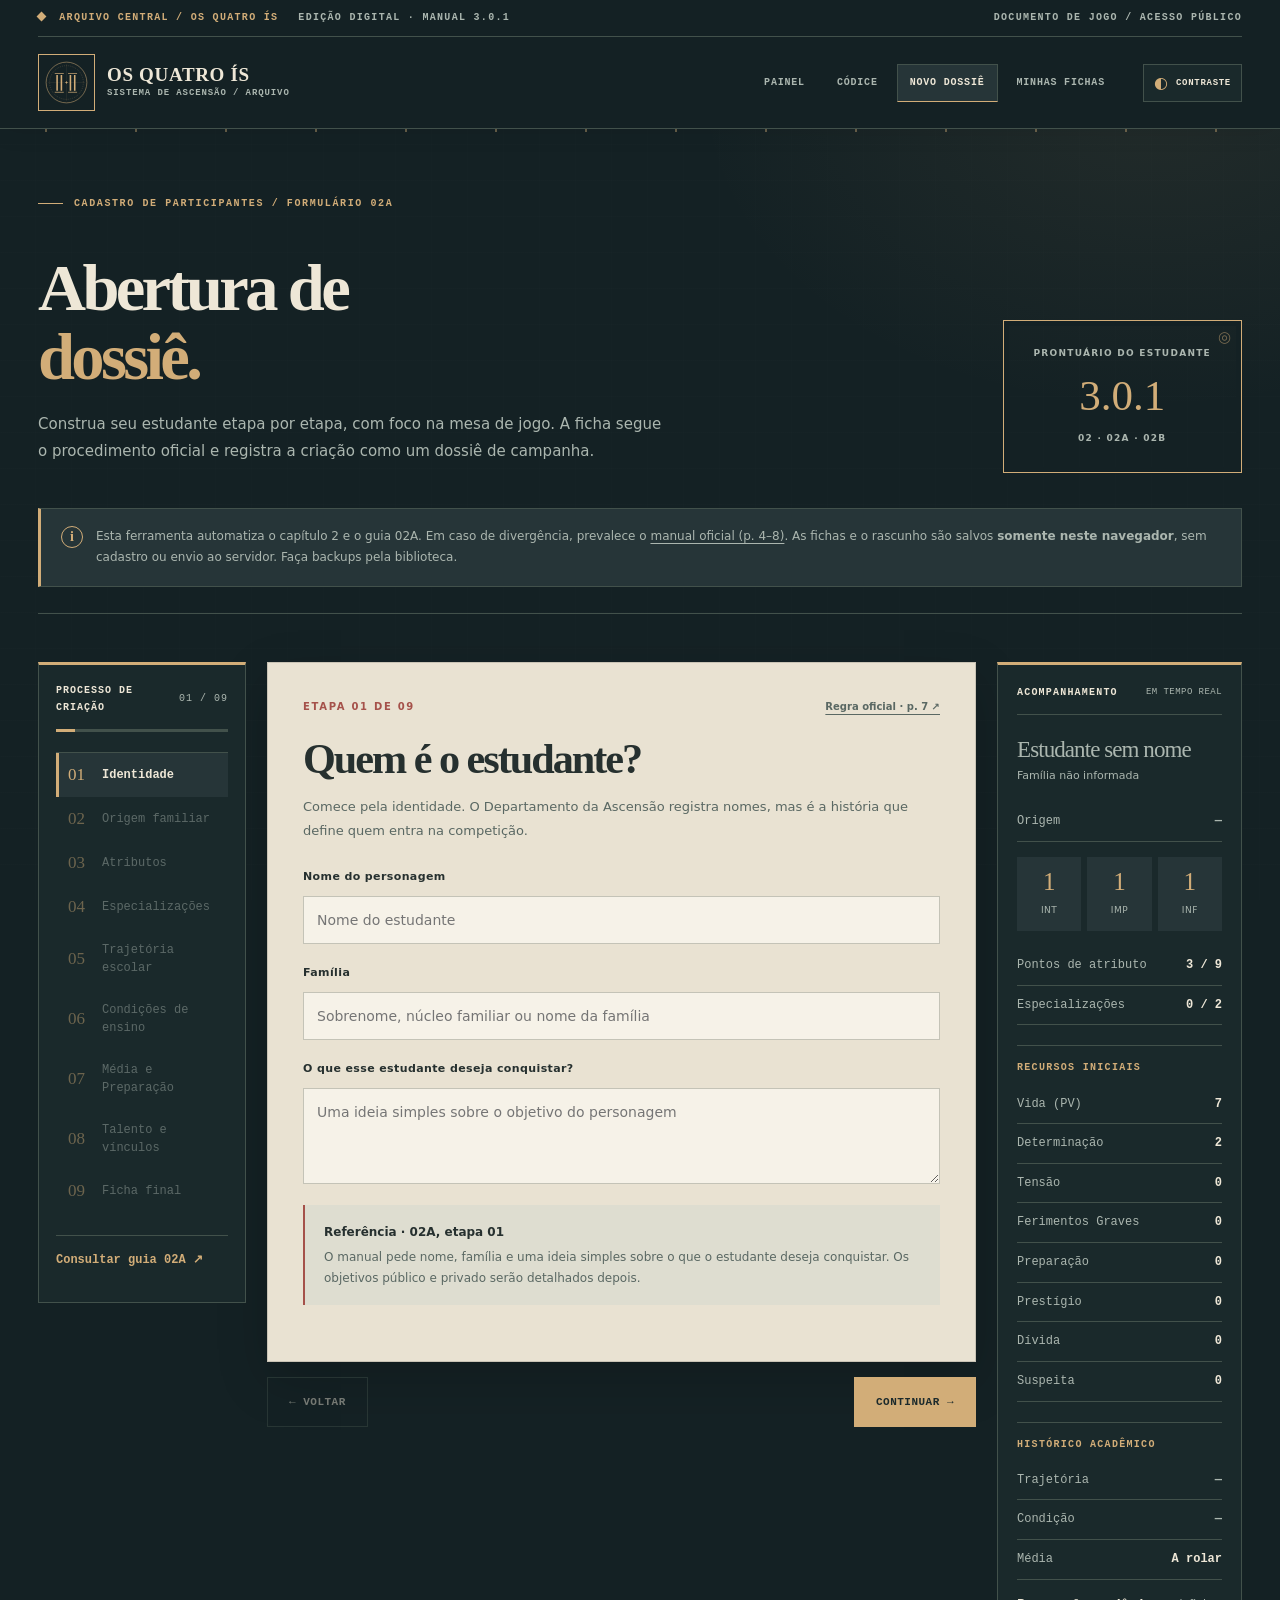
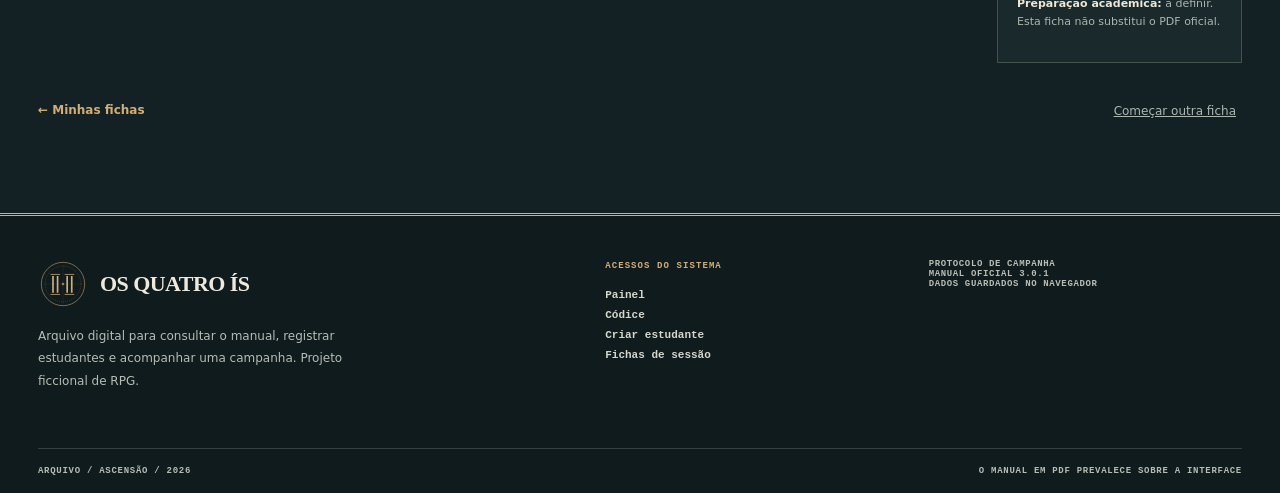
==== personagem.html @ ba6f3d82 "Redesign completo v2.1 — Arquivo da Ascensão: identidade institucional, códice e dossiês" ====
<!doctype html>
<html lang="pt-BR">
<head>
  <meta charset="utf-8">
  <meta name="viewport" content="width=device-width, initial-scale=1">
  <meta name="theme-color" content="#142023">
  <meta name="description" content="Crie uma ficha de estudante de Os Quatro Ís seguindo o Manual do Participante 3.0.1, capítulos 02, 02A e 02B.">
  <meta property="og:title" content="Ficha de personagem — Os Quatro Ís">
  <title>Criar personagem | Os Quatro Ís</title>
  <link rel="icon" type="image/svg+xml" href="assets/favicon.svg?v=2.1">
  <link rel="stylesheet" href="styles.css?v=1.9">
  <link rel="stylesheet" href="personagem.css?v=2.0">
  <script src="fichas-store.js?v=2.2" defer></script><script src="personagem.js?v=1.8" defer></script>
  <link rel="stylesheet" href="arquivo-ascensao.css?v=2.1">
  <script>try{document.documentElement.dataset.theme=localStorage.getItem("quatrois-theme")==="light"?"light":"dark";}catch(_){document.documentElement.dataset.theme="dark";}</script>
  <script src="archive-theme.js?v=2.1" defer></script>
</head>
<body>
  <a class="skip-link" href="#criador">Pular para a criação de personagens</a>
  <div class="site-frame archive-frame">
    <header class="site-header archive-header">
      <div class="topline container"><span><span class="utility-dot"></span> ARQUIVO CENTRAL / OS QUATRO ÍS</span><span class="topline-edition">EDIÇÃO DIGITAL · MANUAL 3.0.1</span><span class="header-clearance">DOCUMENTO DE JOGO / ACESSO PÚBLICO</span></div>
      <div class="navline container"><a class="brand" href="index.html#inicio" aria-label="Os Quatro Ís — painel inicial"><span class="brand-mark"><svg viewBox="0 0 120 120" xmlns="http://www.w3.org/2000/svg" aria-hidden="true" focusable="false"><circle cx="60" cy="60" r="52" fill="none" stroke="currentColor" stroke-width="1.3"/><circle cx="60" cy="60" r="43" fill="none" stroke="currentColor" stroke-width=".6" stroke-dasharray="2 3"/><path d="M60 13v94M13 60h94" stroke="currentColor" opacity=".28" stroke-width=".7"/><path d="M36 43v36M47 43v36M70 43v36M81 43v36" stroke="currentColor" stroke-width="4" stroke-linecap="square"/><path d="M30 37h23M30 85h23M64 37h23M64 85h23" stroke="currentColor" stroke-width="1.8"/><path d="M57 60h6M60 57v6" stroke="currentColor" stroke-width="2"/></svg></span><span class="brand-type"><strong>OS QUATRO ÍS</strong><small>SISTEMA DE ASCENSÃO / ARQUIVO</small></span></a>
      <nav class="main-nav" aria-label="Navegação principal"><a href="index.html#inicio">Painel</a><a href="index.html#regras">Códice</a><a href="personagem.html" class="active" aria-current="page">Novo dossiê</a><a href="personagens.html">Minhas fichas</a></nav>
      <button class="theme-button archive-toggle" type="button" id="theme-toggle" title="Alternar contraste" aria-label="Alternar tema"><span aria-hidden="true">◐</span><span class="theme-text">Contraste</span></button><button type="button" class="archive-menu-button" id="archive-menu-toggle" aria-expanded="false" aria-controls="archive-mobile-menu" aria-label="Abrir navegação">☰ <span>MENU</span></button></div>
      
    <nav id="archive-mobile-menu" class="archive-mobile-menu container" aria-label="Navegação móvel" hidden><a href="index.html#inicio">Painel</a><a href="index.html#regras">Códice</a><a href="personagem.html">Novo dossiê</a><a href="personagens.html">Minhas fichas</a></nav></header>
    <main id="criador" class="container character-main">
      <div class="character-header">
        <span class="eyebrow">CADASTRO DE PARTICIPANTES / FORMULÁRIO 02A</span>
        <div class="character-title-line"><div><h1>Abertura de<br><em>dossiê.</em></h1><p>Construa seu estudante etapa por etapa, com foco na mesa de jogo. A ficha segue o procedimento oficial e registra a criação como um dossiê de campanha.</p></div><div class="edition-stamp"><span>PRONTUÁRIO DO ESTUDANTE</span><strong>3.0.1</strong><small>02 · 02A · 02B</small></div></div>
        <div class="character-disclaimer"><span class="disclaimer-icon" aria-hidden="true">i</span><p>Esta ferramenta automatiza o capítulo 2 e o guia 02A. Em caso de divergência, prevalece o <a href="assets/Os_Quatro_Is_Livro_de_Regras_v3_0_1_Sumario_Corrigido.pdf#page=4" target="_blank" rel="noopener">manual oficial (p. 4–8)</a>. As fichas e o rascunho são salvos <strong>somente neste navegador</strong>, sem cadastro ou envio ao servidor. Faça backups pela biblioteca.</p></div>
      </div>
      <div class="creation-layout">
        <aside class="creation-sidebar" aria-label="Etapas da criação">
          <div class="creation-sidebar-top"><strong>PROCESSO DE CRIAÇÃO</strong><span id="step-counter">01 / 09</span></div>
          <div class="step-meter" aria-hidden="true"><span id="step-meter-fill"></span></div>
          <nav id="step-nav" class="step-nav" aria-label="Etapas de personagem"></nav>
          <a href="assets/Os_Quatro_Is_Livro_de_Regras_v3_0_1_Sumario_Corrigido.pdf#page=7" target="_blank" rel="noopener" class="aside-reference">Consultar guia 02A ↗</a>
        </aside>
        <section class="creation-work" aria-label="Formulário de criação">
          <div class="step-stage" id="step-stage" aria-live="off"></div>
          <div class="creation-actions" id="creation-actions"></div>
        </section>
        <aside class="creation-summary" aria-label="Resumo da ficha">
          <div class="summary-header"><span>ACOMPANHAMENTO</span><small>EM TEMPO REAL</small></div>
          <div id="character-summary"></div>
        </aside>
      </div>
      <div class="creation-bottom"><a href="personagens.html">← Minhas fichas</a><button type="button" class="subtle-reset" id="reset-character">Começar outra ficha</button></div>
    </main>
    <footer class="site-footer archive-footer"><div class="container footer-main"><div><span class="footer-brand"><svg viewBox="0 0 120 120" xmlns="http://www.w3.org/2000/svg" aria-hidden="true" focusable="false"><circle cx="60" cy="60" r="52" fill="none" stroke="currentColor" stroke-width="1.3"/><circle cx="60" cy="60" r="43" fill="none" stroke="currentColor" stroke-width=".6" stroke-dasharray="2 3"/><path d="M60 13v94M13 60h94" stroke="currentColor" opacity=".28" stroke-width=".7"/><path d="M36 43v36M47 43v36M70 43v36M81 43v36" stroke="currentColor" stroke-width="4" stroke-linecap="square"/><path d="M30 37h23M30 85h23M64 37h23M64 85h23" stroke="currentColor" stroke-width="1.8"/><path d="M57 60h6M60 57v6" stroke="currentColor" stroke-width="2"/></svg><span>OS QUATRO ÍS</span></span><p>Arquivo digital para consultar o manual, registrar estudantes e acompanhar uma campanha. Projeto ficcional de RPG.</p></div><div class="footer-links"><span class="footer-label">ACESSOS DO SISTEMA</span><a href="index.html#inicio">Painel</a><a href="index.html#regras">Códice</a><a href="personagem.html">Criar estudante</a><a href="personagens.html">Fichas de sessão</a></div><div class="footer-meta">PROTOCOLO DE CAMPANHA<br>MANUAL OFICIAL 3.0.1<br>DADOS GUARDADOS NO NAVEGADOR</div></div><div class="container footer-bottom"><span>ARQUIVO / ASCENSÃO / 2026</span><span>O MANUAL EM PDF PREVALECE SOBRE A INTERFACE</span></div></footer>
  </div>
  <div class="character-print" id="character-print" aria-hidden="true"></div>
  <div class="toast" id="toast" role="status" aria-live="polite"></div>
</body>
</html>
---- styles.css ----
/* OS QUATRO ÍS — editorial, minimalista, sem dependências */
:root { --paper:#f6f4ef; --surface:#fdfcf9; --ink:#222d30; --muted:#747b79; --line:#dcded8; --accent:#8e6c43; --accent-2:#c8ad82; --dark:#1c282a; --dark-text:#f4efe5; --soft:#eeeae1; --shadow:0 22px 65px rgba(34,45,48,.07); color-scheme:light; }
:root[data-theme="dark"] { --paper:#1b2325; --surface:#222d2f; --ink:#f3efe4; --muted:#b5b7b1; --line:#3a4545; --accent:#d9bc8c; --accent-2:#9b7a4e; --dark:#11191b; --dark-text:#f8f3e8; --soft:#293537; --shadow:0 22px 65px rgba(0,0,0,.16); color-scheme:dark; }
*, *::before, *::after { box-sizing:border-box; }
html { scroll-behavior:auto; overflow-anchor:none; }
body { margin:0; background:var(--paper); color:var(--ink); font-family:ui-sans-serif,-apple-system,BlinkMacSystemFont,"Segoe UI",sans-serif; font-size:15px; line-height:1.65; -webkit-font-smoothing:antialiased; }
button,input { font:inherit; }
a { color:inherit; text-decoration:none; }
a:focus-visible, button:focus-visible, input:focus-visible { outline:2px solid var(--accent); outline-offset:4px; }
button { cursor:pointer; }
::selection { background:var(--accent-2); color:#172224; }
.container { max-width:1240px; width:calc(100% - 80px); margin:0 auto; }
.skip-link { position:absolute; top:-100px; left:20px; z-index:30; padding:9px 15px; background:var(--ink); color:var(--paper); }
.skip-link:focus { top:10px; }
.site-header { border-bottom:1px solid var(--line); position:relative; z-index:10; background:var(--paper); }
.topline { display:flex; justify-content:space-between; border-bottom:1px solid var(--line); padding:12px 0 11px; color:var(--muted); font-size:10px; font-weight:700; letter-spacing:.19em; }
.star { color:var(--accent); font-size:13px; margin:0 8px; }
.navline { min-height:91px; display:flex; align-items:center; gap:32px; }
.brand { display:flex; align-items:center; gap:16px; margin-right:auto; }
.brand-mark { width:47px; height:47px; background:var(--ink); color:var(--paper); display:flex; align-items:center; justify-content:center; font-size:35px; line-height:1; position:relative; font-family:Georgia,serif; padding-top:3px; }
.brand-mark-dot { color:var(--accent-2); position:absolute; font:700 16px sans-serif; right:2px; bottom:1px; }
.brand-type { display:grid; gap:1px; }
.brand-type strong { font-family:Georgia,"Times New Roman",serif; font-size:17px; line-height:1.2; letter-spacing:.025em; font-weight:700; }
.brand-type small { font-size:9px; font-weight:700; color:var(--muted); letter-spacing:.23em; }
.main-nav { display:flex; align-items:center; gap:33px; }
.main-nav a { padding:9px 0; font-size:12px; font-weight:700; color:var(--muted); border-bottom:1px solid transparent; transition:color .2s,border .2s; }
.main-nav a:hover, .main-nav a.active { color:var(--ink); border-bottom-color:var(--accent); }
.theme-button { border:1px solid var(--line); background:transparent; color:var(--ink); border-radius:50%; height:36px; width:36px; font-size:19px; display:grid; place-items:center; line-height:1; }
.mobile-menu-button,.mobile-menu { display:none; }
.eyebrow { color:var(--accent); font-size:10px; letter-spacing:.24em; font-weight:800; text-transform:uppercase; display:inline-flex; align-items:center; gap:11px; }
.eyebrow::before { content:""; height:1px; width:25px; background:currentColor; }
h1,h2,h3,h4,p { margin-top:0; }
h1,h2,h3,.serif { font-family:Georgia,"Times New Roman",serif; font-weight:400; letter-spacing:-.042em; }
h1 { font-size:clamp(58px,7.4vw,110px); line-height:1.03; }
h2 { font-size:clamp(34px,4.3vw,61px); line-height:1.13; }
h3 { font-size:26px; line-height:1.24; }
p { color:var(--muted); }
.hero { padding:92px 0 82px; display:grid; grid-template-columns:1.03fr .97fr; gap:7.2%; align-items:center; }
.hero h1 { margin:25px 0 26px; max-width:790px; }
.hero h1 em { font-weight:400; color:var(--accent); }
.hero-intro { max-width:470px; font-size:16px; line-height:1.85; }
.button-row { display:flex; flex-wrap:wrap; align-items:center; gap:13px; margin-top:35px; }
.btn { display:inline-flex; align-items:center; justify-content:center; gap:22px; padding:14px 20px; min-height:49px; font-size:12px; font-weight:800; letter-spacing:.03em; border:1px solid var(--ink); transition:transform .2s,background .2s; }
.btn:hover { transform:translateY(-2px); }
.btn.primary { background:var(--ink); color:var(--paper); }
.btn.outline { background:transparent; color:var(--ink); border-color:var(--line); }
.btn .arrow { font-size:19px; line-height:1; font-weight:400; }
.hero-note { display:flex; align-items:center; gap:11px; color:var(--muted); margin-top:35px; font-size:11px; letter-spacing:.035em; }
.hero-note::before { content:""; width:23px; height:1px; background:var(--accent); }
.hero-art { background:var(--dark); color:var(--dark-text); aspect-ratio: .90; min-height:460px; padding:30px 34px; display:flex; flex-direction:column; overflow:hidden; position:relative; box-shadow:var(--shadow); }
.art-head,.art-foot { position:relative; z-index:1; display:flex; align-items:center; justify-content:space-between; font-size:10px; letter-spacing:.19em; font-weight:700; color:#cbbfa9; }
.art-monogram { position:absolute; font-family:Georgia,serif; font-size:clamp(172px,28vw,370px); letter-spacing:-.20em; line-height:1; color:transparent; -webkit-text-stroke:1px rgba(226,219,198,.36); top:50%; left:49%; transform:translate(-50%,-57%); user-select:none; white-space:nowrap; }
.art-circle { position:absolute; border:1px solid rgba(223,215,193,.16); border-radius:50%; width:72%; aspect-ratio:1; top:13%; left:14%; }
.art-circle.c2 { width:99%; top:1%; left:0; }
.art-circle.c3 { width:51%; top:24%; left:24%; }
.art-title { font:400 clamp(36px,4.6vw,64px)/1.06 Georgia,serif; letter-spacing:-.045em; margin:auto 0 30px; position:relative; z-index:1; max-width:340px; }
.art-foot { border-top:1px solid rgba(239,229,203,.2); padding-top:18px; }
.section-band { border-top:1px solid var(--line); }
.section-heading { display:flex; justify-content:space-between; align-items:end; gap:25px; padding-top:65px; margin-bottom:35px; }
.section-heading h2 { margin:13px 0 0; max-width:620px; }
.section-aside { max-width:320px; font-size:13px; }
.path-grid { display:grid; grid-template-columns:repeat(3,minmax(0,1fr)); gap:17px; padding-bottom:86px; }
.path-card { min-height:260px; display:flex; flex-direction:column; justify-content:space-between; padding:27px 26px 25px; border:1px solid var(--line); background:var(--surface); transition:transform .2s,border-color .2s,box-shadow .2s; }
.path-card:hover { transform:translateY(-5px); border-color:var(--accent-2); box-shadow:var(--shadow); }
.path-card .num { font:400 18px Georgia,serif; color:var(--accent); }
.path-card h3 { margin-bottom:11px; }
.path-card p { font-size:13px; max-width:275px; margin-bottom:0; }
.path-card .more { font-size:18px; align-self:flex-end; }
.manifesto { background:var(--dark); color:var(--dark-text); padding:75px 0; }
.manifesto-inner { display:flex; justify-content:space-between; align-items:center; gap:70px; }
.manifesto h2 { font-size:clamp(35px,4vw,56px); max-width:670px; margin:12px 0 0; }
.manifesto p { color:#c1c5ba; max-width:335px; line-height:1.9; margin:0; }
.mini-label { font-size:10px; letter-spacing:.21em; color:var(--accent-2); font-weight:800; }
.site-footer { border-top:1px solid var(--line); }
.footer-main { display:grid; grid-template-columns:1.5fr .5fr .7fr; gap:40px; padding:60px 0 55px; }
.footer-brand { font:400 24px Georgia,serif; letter-spacing:-.025em; }
.footer-main p { font-size:12px; max-width:350px; line-height:1.9; margin-top:16px; }
.footer-links { display:flex; flex-direction:column; gap:10px; font-size:12px; font-weight:700; }
.footer-links a:hover { color:var(--accent); }
.footer-meta,.footer-bottom { font-size:10px; color:var(--muted); font-weight:700; letter-spacing:.11em; line-height:2.1; }
.footer-bottom { border-top:1px solid var(--line); display:flex; justify-content:space-between; padding:20px 0 24px; }
/* Catálogo e leitura */
.book-intro { border-bottom:1px solid var(--line); padding-top:73px; padding-bottom:58px; }
.book-intro h1 { font-size:clamp(50px,6.9vw,93px); margin:23px 0 20px; }
.book-intro p { max-width:660px; font-size:15px; line-height:1.9; margin-bottom:0; }
.source-panel { margin-top:30px; border:1px solid var(--line); display:grid; grid-template-columns:1fr auto; gap:20px; align-items:center; background:var(--surface); padding:22px 25px; }
.source-panel strong { display:block; font-size:12px; margin-bottom:4px; }
.source-panel small { color:var(--muted); font-size:12px; display:block; }
.pdf-status { border-radius:50px; border:1px solid var(--line); font-size:11px; font-weight:700; padding:6px 10px; white-space:nowrap; }
.pdf-status[data-ready="yes"] { border-color:#6d997f; color:#458260; }
.book-shell { display:grid; grid-template-columns:280px minmax(0,1fr); gap:70px; padding-top:53px; padding-bottom:100px; }
.book-sidebar { align-self:start; position:sticky; top:25px; }
.sidebar-head { display:flex; align-items:center; justify-content:space-between; margin-bottom:19px; }
.sidebar-head strong { font-size:11px; font-weight:800; letter-spacing:.13em; }
.sidebar-head span { font-size:10px; color:var(--muted); }
.search-wrap { position:relative; }
.search-wrap::before { content:'⌕'; position:absolute; top:6px; left:12px; font-size:27px; color:var(--muted); }
.search-input { border:1px solid var(--line); background:var(--surface); color:var(--ink); width:100%; padding:11px 12px 11px 37px; border-radius:0; font-size:12px; outline:none; }
.search-input:focus { border-color:var(--accent); }
.search-help { font-size:11px; color:var(--muted); padding-top:9px; }
.chapter-menu { border-top:1px solid var(--line); margin-top:22px; padding-top:10px; }
.chapter-menu a { display:flex; align-items:baseline; gap:12px; padding:12px 10px; color:var(--muted); font-size:13px; border-left:2px solid transparent; }
.chapter-menu a:hover, .chapter-menu a.active { color:var(--ink); border-left-color:var(--accent); background:var(--soft); }
.chapter-menu .chapter-no { font:400 13px Georgia,serif; color:var(--accent); width:20px; flex:none; }
.sidebar-foot { margin-top:27px; padding-top:20px; border-top:1px solid var(--line); color:var(--muted); font-size:11px; line-height:1.8; }
.reader-area { min-width:0; }
.reader-top { display:flex; justify-content:space-between; align-items:center; padding-bottom:22px; border-bottom:1px solid var(--line); color:var(--muted); font-size:11px; font-weight:700; letter-spacing:.09em; }
.reader-kicker { font-size:10px; color:var(--accent); font-weight:800; letter-spacing:.22em; margin:39px 0 14px; }
.reader-area h2 { font-size:clamp(36px,4.3vw,59px); margin-bottom:23px; }
.reader-lead { color:var(--ink); font:400 clamp(17px,2.1vw,22px)/1.7 Georgia,serif; max-width:730px; }
.reading-note { padding:22px 24px; border-left:2px solid var(--accent); background:var(--soft); margin:32px 0; }
.reading-note strong { display:block; font-size:12px; margin-bottom:6px; }
.reading-note p { font-size:13px; line-height:1.8; margin-bottom:0; }
.topic-list { border-top:1px solid var(--line); margin:38px 0; }
.topic-row { display:grid; grid-template-columns:40px 1fr auto; gap:16px; border-bottom:1px solid var(--line); padding:22px 2px; align-items:center; }
.topic-row .topic-index { font:17px Georgia,serif; color:var(--accent); }
.topic-row h3 { font-size:21px; margin:0 0 6px; }
.topic-row p { font-size:12px; line-height:1.6; margin:0; }
.topic-row .topic-arrow { font-size:21px; color:var(--accent); }
.empty-results { padding:40px 15px; color:var(--muted); font-size:13px; }
.page-actions { display:flex; flex-wrap:wrap; align-items:center; gap:10px; margin:32px 0 40px; }
.small-btn { font-size:12px; font-weight:700; background:transparent; color:var(--ink); border:1px solid var(--line); padding:10px 13px; }
.small-btn:hover { border-color:var(--accent); }
.source-box { display:grid; grid-template-columns:1fr auto; gap:23px; align-items:center; padding:25px 28px; border:1px solid var(--line); background:var(--surface); margin-top:34px; }
.source-box strong { display:block; font-size:13px; }
.source-box p { font-size:12px; margin:6px 0 0; }
.file-path { display:inline-block; overflow-wrap:anywhere; background:var(--soft); padding:8px 11px; font:11px/1.6 ui-monospace,Consolas,monospace; margin:8px 0 5px; }
.chapter-breadcrumb { color:var(--muted); font-size:12px; margin-bottom:24px; }
.chapter-breadcrumb a { text-decoration:underline; text-underline-offset:4px; }
.chapter-meta { border-top:1px solid var(--line); border-bottom:1px solid var(--line); margin-top:35px; padding:13px 0; display:flex; flex-wrap:wrap; justify-content:space-between; gap:12px; color:var(--muted); font-size:10px; font-weight:700; letter-spacing:.1em; }
.chapter-body { padding-top:35px; max-width:770px; }
.chapter-body h3 { margin:20px 0 13px; }
.chapter-body p { line-height:1.95; }
.topic-tags { display:flex; flex-wrap:wrap; gap:8px; margin:20px 0; }
.topic-tag { border:1px solid var(--line); font-size:11px; padding:5px 10px; color:var(--muted); }
.next-topic { display:flex; justify-content:space-between; border-top:1px solid var(--line); margin-top:65px; padding-top:24px; font-size:13px; font-weight:700; }
.next-topic a { color:var(--accent); }
.pdf-frame { width:100%; min-height:650px; border:1px solid var(--line); background:var(--soft); }
.about-wrap { padding:80px 0 100px; max-width:950px; }
.about-wrap h1 { margin:20px 0 25px; }
.about-wrap p { font-size:16px; line-height:1.9; max-width:750px; }
.about-card { border:1px solid var(--line); background:var(--surface); padding:34px 37px; margin-top:42px; }
.about-card h3 { margin-bottom:14px; }
.about-card p { font-size:13px; margin-bottom:0; }
.toast { background:var(--ink); color:var(--paper); position:fixed; z-index:99; bottom:25px; right:25px; padding:12px 17px; font-size:12px; max-width:350px; opacity:0; visibility:hidden; transform:translateY(12px); transition:opacity .2s,transform .2s,visibility .2s; box-shadow:var(--shadow); }
.toast.visible { opacity:1; visibility:visible; transform:translateY(0); }
@media(max-width:950px) { .hero { gap:5%; } .container { width:calc(100% - 52px); } .book-shell { grid-template-columns:230px minmax(0,1fr); gap:35px; } .main-nav { gap:20px; } .hero-art { min-height:390px; } .art-monogram { font-size:260px; } }
@media(max-width:720px) { .container { width:calc(100% - 36px); } .topline { font-size:9px; } .topline-edition { display:none; } .navline { min-height:76px; gap:12px; } .main-nav { display:none; } .brand { gap:10px; } .brand-mark { width:39px; height:39px; font-size:28px; } .brand-type strong { font-size:15px; } .brand-type small { font-size:8px; } .theme-button { width:33px; height:33px; } .mobile-menu-button { display:flex; flex-direction:column; justify-content:center; align-items:center; gap:5px; width:35px; height:35px; background:transparent; border:1px solid var(--line); } .mobile-menu-button span { display:block; width:15px; height:1px; background:var(--ink); } .mobile-menu:not([hidden]) { display:flex; flex-direction:column; gap:10px; padding:12px 0 20px; border-top:1px solid var(--line); } .mobile-menu a { padding:7px 0; font-size:13px; font-weight:700; } .hero { padding:60px 0 65px; grid-template-columns:1fr; gap:48px; } .hero h1 { margin-top:22px; } .hero-art { width:100%; aspect-ratio:1.02; min-height:380px; } .art-monogram { font-size:clamp(230px,60vw,390px); } .section-heading { padding-top:45px; flex-direction:column; align-items:start; gap:12px; } .path-grid { grid-template-columns:1fr; padding-bottom:65px; } .path-card { min-height:205px; } .manifesto { padding:60px 0; } .manifesto-inner { flex-direction:column; gap:28px; align-items:start; } .footer-main { grid-template-columns:1fr 1fr; gap:26px; padding:47px 0; } .footer-main>div:first-child { grid-column:1 / -1; } .footer-bottom { gap:20px; font-size:9px; } .book-intro { padding:55px 0 40px; } .book-shell { display:block; padding-top:28px; padding-bottom:75px; } .book-sidebar { position:static; margin-bottom:35px; } .chapter-menu { display:flex; overflow-x:auto; border-top:0; padding-top:7px; gap:4px; margin-top:8px; scroll-snap-type:x mandatory; padding-bottom:10px; } .chapter-menu a { white-space:nowrap; flex:none; padding:10px; border:1px solid var(--line); font-size:12px; scroll-snap-align:start; } .chapter-menu a.active { border-color:var(--accent); } .sidebar-foot { display:none; } .source-panel,.source-box { grid-template-columns:1fr; } .reader-kicker { margin-top:32px; } .about-wrap { padding-top:65px; } }
@media(prefers-reduced-motion:reduce) { html { scroll-behavior:auto; } *,*::before,*::after { animation-duration:.01ms!important; transition-duration:.01ms!important; } }
@media print { .site-header,.site-footer,.book-sidebar,.page-actions,.toast,.next-topic { display:none!important; } body { background:white; color:black; } .container { width:100%; } .book-shell { display:block; } }
.sr-only { position:absolute!important; width:1px!important; height:1px!important; padding:0!important; margin:-1px!important; overflow:hidden!important; clip:rect(0,0,0,0)!important; white-space:nowrap!important; border:0!important; }

/* Referências de páginas do sumário oficial */
.page-index{font-family:inherit;font-size:.72em;font-weight:500;letter-spacing:.03em;white-space:nowrap;color:var(--muted);margin-left:.35rem}
.chapter-menu a .page-index{display:inline-block;font-size:.7rem;margin-top:.1rem}

/* Livro v1.5: sumário fixo e independentemente rolável em computadores */
@media (min-width:721px) {
  .book-shell { align-items:stretch; }
  .book-sidebar {
    position:sticky; top:16px; align-self:start;
    height:calc(100vh - 32px); height:calc(100dvh - 32px);
    max-height:820px; display:flex; flex-direction:column;
    background:var(--paper); padding:12px 16px 14px 0;
    border-right:1px solid var(--line); z-index:2;
  }
  .book-sidebar .sidebar-head,
  .book-sidebar .search-wrap,
  .book-sidebar .search-help { flex:0 0 auto; }
  .book-sidebar .chapter-menu {
    flex:1 1 auto; min-height:0; overflow-y:auto; overflow-x:hidden;
    overscroll-behavior:contain; scrollbar-width:thin; scrollbar-color:var(--accent-2) transparent;
    padding-right:5px; margin-top:15px;
  }
  .book-sidebar .sidebar-foot { flex:0 0 auto; font-size:10px; margin-top:9px; padding-top:8px; }
}
@media (max-width:720px) {
  .book-sidebar {
    position:sticky; top:0; z-index:7;
    background:var(--paper); max-height:none; height:auto;
    padding:9px 0 8px; margin-bottom:22px;
    border-bottom:1px solid var(--line); box-shadow:0 7px 12px -13px var(--ink);
  }
  .book-sidebar .sidebar-head, .book-sidebar .search-help { display:none; }
  .book-sidebar .chapter-menu { overflow-x:auto; overflow-y:hidden; margin-top:7px; padding-bottom:5px; }
  .book-sidebar .chapter-menu a { scroll-snap-align:none; }
  .book-sidebar .chapter-menu a.active { background:var(--soft); }
}

/* Biblioteca v1.7: quatro acessos na página inicial */
@media(min-width:1051px){.path-grid{grid-template-columns:repeat(4,minmax(0,1fr))}.path-card{padding:24px 20px}}
@media(min-width:721px) and (max-width:1050px){.path-grid{grid-template-columns:repeat(2,minmax(0,1fr))}}
---- personagem.css ----
/* Os Quatro Ís · Registro de estudantes · edição editorial 1.0 */
.return-link{font-size:12px;letter-spacing:.02em;font-weight:700;color:var(--accent);border-bottom:1px solid var(--line);padding-bottom:2px;white-space:nowrap}
.character-main{padding-bottom:96px}
.character-header{padding:71px 0 44px;border-bottom:1px solid var(--line)}
.character-title-line{display:flex;justify-content:space-between;align-items:end;gap:40px;margin-top:22px}
.character-title-line h1{font-size:clamp(59px,6.5vw,96px);line-height:1.035;letter-spacing:-.055em;margin:0 0 23px}
.character-title-line h1 em{font-style:normal;color:var(--accent)}
.character-title-line p{max-width:650px;font-size:16px;line-height:1.8}
.edition-stamp{border:1px solid var(--line);background:var(--surface);padding:25px 30px;min-width:160px;text-align:center;display:flex;flex-direction:column;gap:7px;transform:translateY(-7px)}
.edition-stamp span,.edition-stamp small{font-size:9px;letter-spacing:.14em;color:var(--muted);font-weight:700}.edition-stamp strong{font:400 43px Georgia,serif;color:var(--ink);line-height:1.3}
.character-disclaimer{margin-top:28px;padding:15px 18px;display:flex;gap:13px;border-left:2px solid var(--accent);background:var(--soft)}.character-disclaimer p{margin:0;font-size:12px;line-height:1.8}.character-disclaimer a{color:var(--ink);text-decoration:underline;text-underline-offset:3px}.disclaimer-icon{font:700 14px Georgia,serif;border:1px solid var(--accent);border-radius:50%;width:22px;height:22px;display:grid;place-items:center;flex:none;color:var(--accent)}
.creation-layout{display:grid;grid-template-columns:210px minmax(0,1fr) 224px;gap:31px;align-items:start;padding-top:48px}
.creation-sidebar{position:sticky;top:20px}.creation-sidebar-top{display:flex;align-items:center;justify-content:space-between;gap:8px;font-size:10px;letter-spacing:.1em}.creation-sidebar-top strong{font-size:10px}.creation-sidebar-top span{color:var(--muted);white-space:nowrap}.step-meter{margin-top:13px;height:3px;background:var(--line);overflow:hidden}.step-meter span{display:block;width:11.111%;height:100%;background:var(--accent);transition:width .18s}
.step-nav{display:grid;gap:0;margin-top:20px;border-top:1px solid var(--line)}.step-nav button{width:100%;text-align:left;display:flex;align-items:center;gap:12px;border:0;border-left:2px solid transparent;padding:12px 9px;background:transparent;color:var(--muted);font-size:12px;line-height:1.5;cursor:pointer}.step-nav button:hover{background:var(--soft);color:var(--ink)}.step-nav button[aria-current="step"]{background:var(--soft);border-left-color:var(--accent);color:var(--ink);font-weight:700}.step-nav button:disabled{opacity:.45;cursor:not-allowed}.step-index{font:400 17px Georgia,serif;color:var(--accent);min-width:22px}.step-label{flex:1}.step-done{color:var(--accent);font-size:13px}.aside-reference{display:block;margin-top:22px;padding:14px 0;border-top:1px solid var(--line);font-size:12px;color:var(--accent);font-weight:700}
.creation-work{min-width:0}.step-stage{background:var(--surface);border:1px solid var(--line);padding:35px 35px 37px;min-height:540px}.step-eyebrow{display:flex;align-items:center;justify-content:space-between;color:var(--accent);font-size:10px;letter-spacing:.17em;font-weight:800;text-transform:uppercase;gap:16px}.step-page-link{font-size:10px;letter-spacing:normal;text-transform:none;color:var(--muted);text-decoration:underline;text-underline-offset:4px}.step-stage h2{font-size:clamp(33px,3.2vw,45px);margin:20px 0 13px}.step-intro{max-width:720px;line-height:1.8;font-size:13px;margin-bottom:26px}.field-group{display:grid;gap:9px;margin:20px 0}.field-group label,.field-title{font-size:11px;letter-spacing:.035em;font-weight:800;color:var(--ink)}.field-group input,.field-group textarea,.field-group select,.tie-line select,.tie-line input{width:100%;border:1px solid var(--line);border-radius:0;background:var(--paper);color:var(--ink);font:inherit;font-size:14px;padding:11px 13px;outline:none}.field-group textarea{resize:vertical;min-height:90px}.field-group input:focus,.field-group textarea:focus,.field-group select:focus,.tie-line input:focus,.tie-line select:focus{border-color:var(--accent)}.field-hint{font-size:11px;color:var(--muted);margin:0;line-height:1.6}.choice-grid{display:grid;grid-template-columns:repeat(2,minmax(0,1fr));gap:11px;margin:24px 0}.choice-card{border:1px solid var(--line);display:block;padding:16px;cursor:pointer;background:var(--paper);min-width:0}.choice-card:has(input:checked){border-color:var(--accent);box-shadow:inset 0 0 0 1px var(--accent);background:var(--soft)}.choice-card:has(input:disabled){cursor:default}.choice-top{display:flex;gap:8px;align-items:center}.choice-top strong{font-size:13px}.choice-card input[type=radio],.choice-card input[type=checkbox]{accent-color:var(--accent);width:16px;height:16px;flex:none}.choice-card small{font-size:11px;color:var(--muted);display:block;line-height:1.65;margin:9px 0 0 24px}.choice-card .choice-rule{color:var(--ink);font-weight:600}.compact-box{background:var(--soft);border-left:2px solid var(--accent);padding:17px 19px;margin:21px 0;font-size:12px;line-height:1.7;color:var(--ink)}.compact-box strong{display:block;margin-bottom:5px}.compact-box p{margin:0}.rule-link{font-size:12px;color:var(--accent);text-decoration:underline;text-underline-offset:3px}
.attribute-table{display:grid;gap:12px;margin-top:24px}.attribute-row{display:flex;align-items:center;gap:10px;border:1px solid var(--line);padding:16px;background:var(--paper)}.attribute-title{flex:1;min-width:0}.attribute-title strong{display:block;font-size:15px}.attribute-title small{display:block;font-size:11px;color:var(--muted);line-height:1.6}.attribute-value{font:400 31px Georgia,serif;min-width:24px;text-align:center}.attribute-control{border:1px solid var(--line);background:var(--surface);color:var(--ink);width:31px;height:31px;display:grid;place-items:center;font-size:19px;line-height:1;cursor:pointer}.attribute-control:disabled{opacity:.3;cursor:not-allowed}.stat-allocation{display:flex;align-items:center;justify-content:space-between;gap:15px;padding:13px 18px;background:var(--soft);font-size:12px}.stat-allocation strong{font:400 24px Georgia,serif;color:var(--accent)}.stat-allocation.bad{border-left:2px solid #ad6949}.stat-allocation.ok{border-left:2px solid #6d997f}
.specializations{display:grid;gap:23px;margin-top:25px}.spec-group h3{font-size:16px;font-family:inherit;letter-spacing:0;font-weight:700;margin:0 0 10px}.spec-grid{display:grid;grid-template-columns:repeat(2,minmax(0,1fr));gap:8px}.spec-option{display:flex;align-items:center;gap:9px;background:var(--paper);padding:10px 12px;border:1px solid var(--line);font-size:12px;cursor:pointer}.spec-option:has(input:checked){background:var(--soft);border-color:var(--accent)}.spec-option input{accent-color:var(--accent);width:15px;height:15px}.spec-counter{display:flex;justify-content:space-between;align-items:center;margin-top:18px;padding-top:14px;border-top:1px solid var(--line);font-size:12px}.spec-counter strong{color:var(--accent)}
.roll-well{padding:21px 22px;border:1px solid var(--line);background:var(--paper);margin:22px 0}.roll-well h3{font-size:22px;margin:0 0 10px}.roll-well p{font-size:12px;line-height:1.7}.roll-button{background:var(--ink);border:1px solid var(--ink);color:var(--paper);font-weight:800;font-size:13px;padding:13px 21px;cursor:pointer}.roll-button:disabled{opacity:.45;cursor:not-allowed}.dice-row{display:flex;gap:10px;align-items:center;margin:18px 0 12px;flex-wrap:wrap}.die{min-width:64px;height:66px;display:grid;place-items:center;border:1px solid var(--accent);background:var(--surface);font:400 31px Georgia,serif;color:var(--ink);position:relative}.die.dropped{opacity:.45;border-style:dashed}.die.dropped::after{content:'DESCARTADO';position:absolute;bottom:3px;left:2px;right:2px;text-align:center;font:700 8px sans-serif;letter-spacing:.03em}.result-highlight{border-top:1px solid var(--line);padding-top:17px;margin-top:20px;display:flex;align-items:baseline;justify-content:space-between;gap:12px;flex-wrap:wrap}.result-highlight strong{font:400 30px Georgia,serif;color:var(--accent)}.result-highlight small{font-size:11px;color:var(--muted)}.locked-note{padding:13px 15px;background:var(--soft);border-left:2px solid var(--accent);font-size:12px;margin-top:20px}.agreement{display:flex;align-items:start;gap:10px;border:1px solid var(--line);padding:14px;background:var(--paper);font-size:12px;cursor:pointer}.agreement input{margin-top:4px;accent-color:var(--accent)}.agreement strong{font-weight:700}
.talent-grid{display:grid;gap:8px;margin:22px 0}.talent-item{border:1px solid var(--line);padding:13px 15px;background:var(--paper);cursor:pointer}.talent-item:has(input:checked){border-color:var(--accent);background:var(--soft)}.talent-item-head{display:flex;gap:8px;align-items:center;font-size:13px;font-weight:700}.talent-item input{accent-color:var(--accent)}.talent-item p{font-size:11px;line-height:1.6;margin:6px 0 0 24px}.tie-line{display:grid;grid-template-columns:1fr 145px 90px auto;gap:8px;align-items:center;margin-top:10px}.tie-remove{border:1px solid var(--line);background:var(--paper);color:var(--ink);font-size:12px;padding:11px;cursor:pointer}.tie-add{border:1px solid var(--line);background:transparent;color:var(--ink);font-size:12px;font-weight:700;padding:11px 13px;cursor:pointer;margin-top:12px}.tie-head{font-size:11px;color:var(--muted)}
.creation-actions{display:flex;align-items:center;justify-content:space-between;gap:12px;margin-top:15px}.creation-actions .btn{cursor:pointer}.creation-actions button:disabled{opacity:.45;cursor:not-allowed}.action-right{display:flex;gap:10px;flex-wrap:wrap;justify-content:flex-end}.action-error{color:#ac5a43;font-size:12px;padding:13px 0}.action-error:empty{display:none}
.creation-summary{position:sticky;top:22px;border:1px solid var(--line);background:var(--surface);padding:20px}.summary-header{display:flex;justify-content:space-between;align-items:center;gap:10px;border-bottom:1px solid var(--line);padding-bottom:13px}.summary-header span{font-size:10px;font-weight:800;letter-spacing:.12em}.summary-header small{font-size:9px;color:var(--muted);letter-spacing:.05em}.summary-name{font:400 23px Georgia,serif;line-height:1.2;letter-spacing:-.04em;margin-top:21px;margin-bottom:3px;overflow-wrap:anywhere}.summary-family{font-size:11px;color:var(--muted);margin:0 0 17px}.summary-line{display:flex;justify-content:space-between;align-items:baseline;gap:10px;padding:9px 0;border-bottom:1px solid var(--line);font-size:12px}.summary-line span{color:var(--muted)}.summary-line strong{font-weight:700;color:var(--ink);text-align:right}.summary-numbers{display:grid;grid-template-columns:repeat(3,1fr);gap:6px;margin:15px 0}.summary-number{background:var(--soft);padding:11px 4px;text-align:center}.summary-number strong{display:block;font:400 25px Georgia,serif}.summary-number small{color:var(--muted);font-size:9px;letter-spacing:.06em}.summary-divider{margin:20px 0 8px;border-top:1px solid var(--line);font-size:10px;letter-spacing:.13em;color:var(--accent);font-weight:700;padding-top:13px}.summary-note{color:var(--muted);font-size:11px;line-height:1.7;margin-top:15px}.summary-note b{color:var(--ink)}
.review-sheet{padding:25px;border:1px solid var(--line);background:var(--paper);margin-top:23px}.review-sheet h3{font-size:32px;margin:0 0 6px}.review-sheet .smallcaps{font-size:10px;color:var(--accent);letter-spacing:.14em;font-weight:800}.review-grid{display:grid;grid-template-columns:repeat(2,1fr);gap:16px;margin:20px 0}.review-grid>div{border-top:1px solid var(--line);padding-top:8px}.review-grid strong{font-size:11px;color:var(--muted);display:block;font-weight:700}.review-grid span{font-size:13px;display:block;overflow-wrap:anywhere}.review-stat-row{display:grid;grid-template-columns:repeat(3,1fr);gap:10px}.review-stat{padding:10px;text-align:center;background:var(--soft)}.review-stat strong{font:400 26px Georgia,serif;display:block}.review-stat small{font-size:10px;color:var(--muted)}.review-section-title{margin:22px 0 8px;font-size:11px;font-weight:800;letter-spacing:.13em;color:var(--accent)}.review-paragraph{font-size:12px;color:var(--ink);margin:5px 0;overflow-wrap:anywhere;white-space:pre-wrap}.ready-pill{border:1px solid #6d997f;color:#4e8261;padding:7px 11px;font-size:11px;font-weight:800;display:inline-block}.review-actions{display:flex;gap:9px;flex-wrap:wrap;margin-top:20px}.review-actions button{font-size:12px;font-weight:700;padding:12px 15px;border:1px solid var(--ink);background:var(--ink);color:var(--paper);cursor:pointer}.review-actions button.secondary{background:transparent;color:var(--ink);border-color:var(--line)}.creation-bottom{display:flex;justify-content:space-between;gap:12px;margin-top:37px;font-size:12px}.creation-bottom a{color:var(--accent);font-weight:700}.subtle-reset{font-size:12px;color:var(--muted);border:0;background:transparent;text-decoration:underline;cursor:pointer}.character-print{display:none}
@media(max-width:1190px){.creation-layout{grid-template-columns:185px minmax(0,1fr);gap:24px}.creation-summary{grid-column:2;position:static}.step-stage{padding:30px}.creation-sidebar{top:18px}}
@media(max-width:760px){.return-link{margin-left:auto}.character-header{padding:48px 0 26px}.character-title-line{align-items:start}.edition-stamp{display:none}.character-title-line h1{font-size:clamp(49px,12vw,67px)}.character-title-line p{font-size:13px}.creation-layout{display:block;padding-top:22px}.creation-sidebar{position:sticky;top:0;z-index:8;background:var(--paper);padding:12px 0;border-bottom:1px solid var(--line);margin-bottom:19px}.creation-sidebar-top{margin-bottom:5px}.step-meter{margin-top:9px}.step-nav{display:flex;overflow-x:auto;gap:5px;margin-top:11px;border:0;scrollbar-width:thin}.step-nav button{min-width:140px;border:1px solid var(--line);border-left:2px solid transparent;white-space:nowrap;font-size:11px;padding:8px}.step-nav button[aria-current="step"]{border:1px solid var(--accent)}.aside-reference{display:none}.step-stage{padding:21px;min-height:0}.choice-grid{grid-template-columns:1fr}.spec-grid{grid-template-columns:1fr}.attribute-row{padding:11px}.creation-summary{margin-top:23px}.creation-actions .btn{padding:11px 14px}.character-disclaimer{padding:12px}.review-grid{grid-template-columns:1fr}.review-sheet{padding:17px}.tie-line{grid-template-columns:1fr 1fr}.tie-line input{grid-column:1/-1}.tie-line .tie-remove{grid-column:2}.creation-bottom{flex-wrap:wrap}.main-nav{display:none}}
@media(max-width:440px){.attribute-title small{display:none}.attribute-row{gap:6px}.attribute-control{width:29px;height:29px}.step-stage h2{font-size:33px}.choice-card{padding:13px}.summary-header{flex-wrap:wrap}.review-stat-row{gap:5px}}
@media print{body>*:not(.character-print){display:none!important}.character-print{display:block!important;padding:0!important;margin:0!important;color:#1d2628!important;background:#fff!important;font-family:Georgia,'Times New Roman',serif}.character-print .review-sheet{margin:0!important;background:white!important;border:none!important;padding:0!important}.character-print .review-sheet h3{font-size:28pt}.character-print .review-actions{display:none!important}.review-grid{break-inside:avoid}.review-paragraph{page-break-inside:avoid}@page{size:A4;margin:16mm}}

.review-actions a.secondary{display:inline-flex;align-items:center;font-size:12px;font-weight:700;padding:12px 15px;border:1px solid var(--accent);color:var(--ink);text-decoration:none}

/* v1.8: manter a navegação das etapas próxima do formulário, sem voltar ao início do site. */
#step-stage{scroll-margin-top:24px}
---- arquivo-ascensao.css ----
/* OS QUATRO ÍS 2.1 — ARQUIVO DA ASCENSÃO
   Visual institucional distópico + códice tecnopolítico.
   Apenas apresentação: preserva a lógica do manual e das fichas. */
:root,
:root[data-theme="dark"]{
 --paper:#142124; --surface:#1a292b; --ink:#eee7d7; --muted:#abb6af;
 --line:#42514b; --accent:#d2ad78; --accent-2:#9d574d; --dark:#101b1e;
 --dark-text:#efe9dc; --soft:#263538; --shadow:0 18px 48px rgba(0,0,0,.18);
 --document:#e9e2d2; --document-ink:#26302f; --document-muted:#5a6863;
 --document-line:#c2c0b1; --seal:#a5514a; --button-ink:#1c2a2c;
 color-scheme:dark;
}
:root[data-theme="light"]{
 --paper:#e8e3d7; --surface:#f6f2e9; --ink:#263331; --muted:#64726e;
 --line:#b7bdb3; --accent:#934b45; --accent-2:#986c45; --dark:#172629;
 --dark-text:#f3ead7; --soft:#dddcd0; --shadow:0 17px 45px rgba(30,38,33,.10);
 --document:#fbf7ed; --document-ink:#26302f; --document-muted:#596761;
 --document-line:#d0cfc1; --seal:#934b45; --button-ink:#fbf7ed;
 color-scheme:light;
}
*{box-sizing:border-box}
html{scroll-behavior:auto;overflow-anchor:none}
body{font-family:system-ui,-apple-system,"Segoe UI",sans-serif;background:var(--paper);color:var(--ink);background-image:radial-gradient(ellipse at 90% 10%,rgba(188,157,109,.085),transparent 28%),repeating-linear-gradient(0deg,transparent 0 35px,rgba(255,255,255,.014) 36px),repeating-linear-gradient(90deg,transparent 0 35px,rgba(255,255,255,.012) 36px);background-attachment:fixed;font-size:14px;line-height:1.72}
p{color:var(--muted)}
a{color:inherit}button,select,input,textarea{font-family:inherit}button{color:inherit}
.container{max-width:1280px;width:calc(100% - 76px)}
:where(button,a,input,select,textarea):focus-visible{outline:2px solid var(--accent);outline-offset:3px}
/* Cabeçalho global: a identidade do mundo, sem simular acesso a dados reais */
.archive-header{position:relative;z-index:30;background:var(--paper);border-bottom:1px solid var(--line);box-shadow:0 3px 24px rgba(0,0,0,.07)}
.archive-header::after{content:"";height:3px;width:100%;position:absolute;bottom:-4px;left:0;background:repeating-linear-gradient(90deg,transparent 0 45px,var(--accent) 45px 47px,transparent 47px 90px);opacity:.4}
.archive-header .topline{min-height:37px;display:flex;align-items:center;gap:20px;padding:7px 0;color:var(--muted);border-bottom:1px solid var(--line);font:600 10px/1.4 ui-monospace,SFMono-Regular,Consolas,monospace;letter-spacing:.13em}
.archive-header .topline>span:first-child{color:var(--accent)}
.utility-dot{display:inline-block;width:7px;height:7px;margin-right:7px;background:var(--accent);transform:rotate(45deg)}
.header-clearance{margin-left:auto;text-align:right}
.archive-header .navline{display:flex;min-height:91px;gap:25px;align-items:center}
.archive-header .brand{display:flex;align-items:center;min-width:236px;gap:12px;margin-right:auto}
.archive-header .brand-mark{flex:none;width:57px;height:57px;padding:4px;background:transparent;border:1px solid var(--accent);box-shadow:inset 0 0 0 4px var(--paper);display:grid;place-items:center;color:var(--accent)}
.archive-header .brand-mark svg{width:100%;height:100%}
.archive-header .brand-type{gap:0}
.archive-header .brand-type strong{font:700 19px/1.13 Georgia,"Times New Roman",serif;letter-spacing:.035em}
.archive-header .brand-type small{font:650 9px/1.65 ui-monospace,Consolas,monospace;letter-spacing:.1em;color:var(--muted)}
.archive-header .main-nav{display:flex;align-items:center;gap:6px}
.archive-header .main-nav a{padding:12px 12px;border:1px solid transparent;color:var(--muted);font:700 10px/1.2 ui-monospace,Consolas,monospace;letter-spacing:.08em;text-transform:uppercase;white-space:nowrap}
.archive-header .main-nav a:hover,.archive-header .main-nav a.active{background:var(--soft);color:var(--ink);border-color:var(--line);border-bottom:1px solid var(--accent)}
.archive-toggle{border:1px solid var(--line);border-radius:0;width:auto;min-width:92px;padding:0 10px;display:flex;gap:8px;align-items:center;height:38px;background:var(--surface)}
.archive-toggle .theme-text{font:700 9px ui-monospace,Consolas,monospace;text-transform:uppercase;letter-spacing:.08em}
.archive-toggle>span:first-child{font-size:16px;color:var(--accent)}
.archive-menu-button{display:none;background:var(--surface);border:1px solid var(--line);padding:9px 12px;gap:6px;align-items:center;font-size:15px}
.archive-mobile-menu:not([hidden]){display:flex;flex-direction:column;gap:0;border-top:1px solid var(--line);padding-top:8px;padding-bottom:10px}
.archive-mobile-menu a{padding:11px;border-bottom:1px solid var(--line);font:700 11px ui-monospace,monospace;text-transform:uppercase}
/* Texto e botões */
h1,h2,h3,h4,.serif{font-family:Georgia,"Times New Roman",serif;font-weight:600;letter-spacing:-.048em;text-transform:none}
h1{font-size:clamp(46px,6vw,86px);line-height:1.08}
h2{font-size:clamp(30px,3.4vw,50px);line-height:1.15}
h3{font-size:24px}
.eyebrow,.mini-label,.reader-kicker,.reader-top,.chapter-meta,.chapter-no,.chapter-breadcrumb,.footer-label,.source-panel small,.page-index,.topic-tag,.document-label{font-family:ui-monospace,"SFMono-Regular",Consolas,monospace;letter-spacing:.1em;text-transform:uppercase;font-weight:700}
.eyebrow,.mini-label{color:var(--accent);font-size:10px;letter-spacing:.16em}
.eyebrow::before{background:var(--accent)}
.btn{border-radius:0;border:1px solid var(--line);font:800 11px/1.3 ui-monospace,Consolas,monospace;text-transform:uppercase;letter-spacing:.045em;min-height:50px;padding:15px 21px;justify-content:space-between;transition:background .18s,border-color .18s,transform .18s}
.btn:hover{transform:translateY(-1px)}
.btn.primary{background:var(--accent);color:#1d292a;border-color:var(--accent)}
.btn.outline{color:var(--ink);background:transparent;border-color:var(--line)}
.btn.outline:hover{border-color:var(--accent);background:var(--soft)}
/* Painel de entrada: 60/40 + papel regulamentar */
.command-hero{display:grid;grid-template-columns:minmax(0,1.14fr) minmax(360px,.86fr);gap:36px;padding-top:48px;padding-bottom:37px;align-items:stretch}
.command-copy{min-width:0;display:flex;flex-direction:column;padding:0 0 12px;position:relative}
.command-number{display:flex;justify-content:space-between;gap:12px;border-top:1px solid var(--line);border-bottom:1px solid var(--line);padding:12px 0;font:700 9px/1.4 ui-monospace,Consolas,monospace;letter-spacing:.1em;color:var(--muted)}
.command-meta{margin-top:39px}
.command-meta .eyebrow{display:flex}
.command-copy h1{margin:18px 0 22px;font-size:clamp(58px,6.35vw,98px);line-height:1.03;letter-spacing:-.065em;max-width:12ch}
.command-copy h1 em{font-weight:600;font-style:italic;color:var(--accent)}
.command-description{font:400 17px/1.9 Georgia,serif;max-width:565px;color:var(--ink);opacity:.95}
.command-description strong{color:var(--accent)}
.command-actions{display:flex;gap:10px;flex-wrap:wrap;margin-top:24px}
.command-actions .btn{min-width:210px}
.command-caption{margin-top:26px;font:650 9px/1.8 ui-monospace,monospace;letter-spacing:.12em}
.command-seal-note{margin-top:auto;border-top:1px solid var(--line);padding-top:18px;display:flex;align-items:center;gap:13px;color:var(--muted);font:700 10px/1.65 ui-monospace,monospace;letter-spacing:.1em}
.command-seal-note small{font-size:8px;color:var(--accent)}
.seal-mini{display:inline-flex;color:var(--accent);height:43px;width:43px}.seal-mini svg{width:100%}
.command-dossier{position:relative;min-width:0;min-height:600px;background:var(--document);color:var(--document-ink);padding:34px 36px 28px;box-shadow:13px 15px 0 rgba(0,0,0,.12),0 14px 55px rgba(0,0,0,.23);border:1px solid #c8c0ae;overflow:hidden}
.command-dossier::before{content:"";position:absolute;inset:0;background:repeating-linear-gradient(180deg,transparent 0 3px,rgba(35,30,20,.011) 3px 4px),radial-gradient(circle at 10% 20%,rgba(124,96,56,.08),transparent 30%);pointer-events:none}
.command-dossier::after{content:"COPIA DE CONSULTA";position:absolute;bottom:-10px;right:21px;font:900 45px Georgia,serif;letter-spacing:.07em;color:rgba(120,76,60,.06);transform:rotate(-10deg);pointer-events:none}
.paper-rivet{width:7px;height:7px;border:1px solid #9d9b89;border-radius:50%;position:absolute;z-index:1}.paper-rivet-a{left:11px;top:12px}.paper-rivet-b{right:12px;bottom:11px}
.document-top,.document-end{position:relative;z-index:1;display:flex;justify-content:space-between;align-items:center;gap:12px;border-bottom:2px solid var(--document-ink);padding-bottom:12px;font:800 9px/1.5 ui-monospace,monospace;letter-spacing:.12em}
.dossier-watermark{position:absolute;top:46px;right:-45px;width:220px;height:220px;color:rgba(143,67,58,.10);pointer-events:none}.dossier-watermark svg{width:100%;height:100%}
.dossier-intro{position:relative;z-index:1;padding-top:46px}.dossier-intro .document-label{color:var(--seal);font-size:9px}
.dossier-intro h2{font-size:clamp(42px,4.1vw,64px);margin:13px 0 10px;line-height:1.03;max-width:9ch;color:var(--document-ink)}
.dossier-intro p{font:13px/1.7 system-ui,sans-serif;color:var(--document-muted);max-width:350px;margin-bottom:25px}
.trial-ledger{border-top:1px solid #a6a69a;position:relative;z-index:1}
.trial-ledger a{color:var(--document-ink);display:grid;grid-template-columns:32px minmax(0,1fr) auto;grid-template-rows:auto auto;column-gap:12px;align-items:center;border-bottom:1px solid #bdbbb0;padding:14px 3px 13px;text-decoration:none;transition:background .16s}
.trial-ledger a:hover{background:rgba(157,81,73,.07)}
.trial-ledger a>span{grid-row:1/3;display:grid;place-items:center;border:1px solid #978f82;color:var(--seal);height:30px;width:30px;font:700 19px Georgia,serif}
.trial-ledger strong{font:800 12px ui-monospace,Consolas,monospace;letter-spacing:.08em}
.trial-ledger small{grid-column:2;font:12px/1.4 system-ui;color:#59615b}
.trial-ledger b{grid-row:1/3;grid-column:3;color:var(--seal)}
.document-end{margin-top:22px;padding-top:10px;border-top:2px solid var(--document-ink);border-bottom:0;color:#676d65}
.document-stamp{border:2px solid var(--seal);color:var(--seal);padding:3px 7px;transform:rotate(-7deg);font:900 11px/1.1 ui-monospace,monospace;letter-spacing:.06em}
.figures-strip{display:grid;grid-template-columns:repeat(4,minmax(0,1fr));border-top:1px solid var(--line);border-bottom:1px solid var(--line);margin-top:20px;margin-bottom:75px}
.figures-strip>div{display:flex;align-items:center;gap:15px;padding:22px 20px;border-right:1px solid var(--line)}
.figures-strip>div:first-child{padding-left:0}.figures-strip>div:last-child{border-right:0}
.figures-strip strong{font:600 37px/1 Georgia,serif;color:var(--accent)}
.figures-strip span{max-width:115px;font:700 9px/1.65 ui-monospace,monospace;letter-spacing:.08em;color:var(--muted)}
.archive-actions{padding-bottom:88px}
.archive-section-label{display:flex;justify-content:space-between;align-items:end;gap:28px;margin-bottom:27px}
.archive-section-label h2{font-size:clamp(34px,4vw,56px);margin:13px 0 0}
.archive-section-label p{max-width:335px;margin:0;font:13px/1.8 system-ui}
.archive-action-grid{display:grid;grid-template-columns:repeat(4,minmax(0,1fr));gap:12px}
.archive-action{min-width:0;min-height:284px;display:flex;flex-direction:column;position:relative;overflow:hidden;padding:22px 22px 18px;background:var(--surface);border:1px solid var(--line);transition:background .2s,border-color .2s,transform .2s}
.archive-action::after{content:"";position:absolute;width:70px;height:70px;right:-27px;top:-27px;transform:rotate(45deg);background:var(--paper);border:1px solid var(--line)}
.archive-action:hover{transform:translateY(-3px);border-color:var(--accent);background:var(--soft)}
.action-tag{font:800 9px ui-monospace,monospace;letter-spacing:.11em;color:var(--accent)}
.action-glyph{display:block;font:500 49px/1 Georgia,serif;margin-top:23px;color:var(--accent)}
.archive-action h3{font:600 23px/1.15 Georgia,serif;letter-spacing:-.04em;margin:10px 0 8px}
.archive-action p{font:12px/1.65 system-ui;color:var(--muted);margin:0 0 25px}
.action-foot{display:flex;justify-content:space-between;align-items:center;gap:10px;border-top:1px solid var(--line);padding-top:12px;margin-top:auto;font:800 9px/1.4 ui-monospace,monospace;letter-spacing:.08em;color:var(--accent)}
.action-foot b{font:20px system-ui}
.protocol-band{background:var(--dark);border-top:1px solid var(--line);border-bottom:1px solid var(--line);padding:65px 0}
.protocol-inner{display:grid;grid-template-columns:1.1fr .9fr;gap:65px;align-items:end}
.protocol-inner h2{font-size:clamp(40px,4.2vw,65px);margin:16px 0 0;color:var(--dark-text)}
.protocol-inner h2 em{color:var(--accent);font-style:italic}
.protocol-inner p{font:14px/1.85 system-ui;color:#b5bcb4;max-width:475px}
.protocol-inner a{display:inline-flex;gap:30px;padding:12px 0;border-bottom:1px solid var(--accent);font:800 11px ui-monospace,monospace;color:var(--accent)}
/* Códice: dossiê de papel como superfície de leitura */
.book-intro{border-bottom:1px solid var(--line);padding:65px 0 31px}
.book-intro h1{font-size:clamp(47px,5.6vw,78px);margin:15px 0}
.book-intro p{max-width:690px;line-height:1.75}
.source-panel{background:var(--surface);border:1px solid var(--line);border-left:3px solid var(--accent);padding:20px 24px;margin-top:20px;box-shadow:none}
.source-panel strong{font:700 12px/1.5 ui-monospace,monospace;letter-spacing:.02em}
.source-panel small{font-size:11px;color:var(--muted);font-weight:400;letter-spacing:0;text-transform:none}
.pdf-status{border:1px solid var(--accent);color:var(--accent);font:700 10px ui-monospace,monospace;text-transform:uppercase;padding:7px 12px}
.pdf-status[data-ready="yes"]{color:var(--accent);background:rgba(203,163,111,.09)}
.book-shell{grid-template-columns:minmax(235px,280px) minmax(0,1fr);gap:30px;padding-top:38px}
.book-sidebar{position:sticky;top:18px;align-self:start;background:var(--surface);border:1px solid var(--line);border-top:3px solid var(--accent);padding:22px 18px 13px;box-shadow:none;height:calc(100dvh - 38px);max-height:830px;display:flex;flex-direction:column}
.sidebar-head{margin-bottom:14px}.sidebar-head strong{font:800 10px ui-monospace,monospace;letter-spacing:.08em}.sidebar-head span{font:700 10px ui-monospace,monospace;color:var(--accent)}
.search-input{background:var(--paper);color:var(--ink);border:1px solid var(--line);font-size:12px;padding-top:12px;padding-bottom:12px}
.search-help{color:var(--muted);font-size:10px}
.chapter-menu{margin:15px 0 0;border-top:1px solid var(--line);overflow-y:auto;overflow-x:hidden;min-height:0;scrollbar-width:thin;flex:1 1 auto}
.chapter-menu a{border-left:3px solid transparent;border-bottom:1px solid var(--line);padding:12px 8px;line-height:1.4;gap:12px;color:var(--muted);font-size:12px}
.chapter-menu a .chapter-no{width:29px;flex:none;color:var(--accent);font:800 10px/1.4 ui-monospace,monospace}
.chapter-menu a:hover,.chapter-menu a.active{background:var(--soft);border-left-color:var(--accent);color:var(--ink)}
.chapter-menu .page-index{font-size:9px;color:var(--muted);letter-spacing:0;text-transform:none}
.sidebar-foot{font:10px/1.7 ui-monospace,monospace;color:var(--muted);border-top:1px solid var(--line);padding-top:10px;margin:10px 0 0}
.reader-area{--paper:var(--document);--surface:var(--document);--ink:var(--document-ink);--muted:var(--document-muted);--line:var(--document-line);--accent:var(--seal);--soft:#dfded2;--dark:#222e2c;color:var(--ink);background:var(--document);padding:37px 39px 50px;box-shadow:var(--shadow);border:1px solid #c9c3b5;min-width:0}
.reader-top{font:800 10px ui-monospace,monospace;letter-spacing:.1em;color:var(--muted)}
.reader-kicker{color:var(--seal);font-size:10px;margin-top:31px}
.reader-area h2{font-size:clamp(32px,3.6vw,52px);margin:15px 0 21px;color:var(--document-ink)}
.reader-lead{font:19px/1.68 Georgia,serif;color:var(--document-ink)}
.topic-list{border-color:var(--line)}
.topic-row{background:transparent;border-color:var(--line);padding:18px 5px;box-shadow:none}
.topic-row .topic-index{font:700 16px Georgia,serif;color:var(--seal)}
.topic-row h3{font-size:19px;font-family:Georgia,serif;color:var(--document-ink)}
.topic-row p{color:var(--document-muted)}
.topic-row:hover{background:rgba(156,81,75,.05)}
.topic-arrow{color:var(--seal)}
.reading-note,.source-box{background:rgba(255,255,255,.35);border:1px solid var(--document-line);border-left:3px solid var(--seal);box-shadow:none}
.reading-note p,.source-box p{color:var(--document-muted)}
.chapter-meta{border-color:var(--line);font-size:9px;color:var(--muted);letter-spacing:.06em}
.chapter-breadcrumb{color:var(--muted)}
.chapter-body p{color:var(--document-muted)}
.topic-tags .topic-tag{background:#f6f1e5;border:1px solid #c9c3b5;color:#5b4b45}
.pdf-frame{min-height:620px;background:#f5f1e8;border:1px solid #b6b6ae}
.reader-area .btn.primary{background:var(--seal);border-color:var(--seal);color:white}
.reader-area .btn.outline{background:transparent;border-color:#bcb9aa;color:var(--document-ink)}
.next-topic{border-color:var(--line)}.next-topic a{color:var(--seal)}
.file-path{background:#dddacc;color:#26302f}
/* Criador de personagem: procedimento documental */
.character-main,.library-main{padding-bottom:90px}
.character-header{padding-top:58px;padding-bottom:26px;border-bottom:1px solid var(--line)}
.character-title-line h1,.library-heading h1{font-size:clamp(43px,5.2vw,75px);margin:19px 0;color:var(--ink);letter-spacing:-.055em;line-height:1.04}
.character-title-line em,.library-heading em{font-style:italic;color:var(--accent)}
.character-title-line p,.library-heading p{font:15px/1.8 system-ui;color:var(--muted);max-width:630px}
.edition-stamp,.library-stamp{border:1px solid var(--accent);background:transparent;box-shadow:inset 0 0 0 5px var(--paper);position:relative}
.edition-stamp::after,.library-stamp::after{content:"◎";position:absolute;right:10px;top:4px;font-size:15px;color:var(--accent);opacity:.5}
.edition-stamp strong,.library-stamp strong{color:var(--accent);font-family:Georgia,serif}
.character-disclaimer{padding:17px 20px;background:var(--soft);border:1px solid var(--line);border-left:3px solid var(--accent);color:var(--ink)}
.character-disclaimer p,.character-disclaimer a{color:var(--muted)}
.creation-layout{gap:21px;grid-template-columns:208px minmax(0,1fr) 245px}
.creation-sidebar{position:sticky;top:18px;border:1px solid var(--line);border-top:3px solid var(--accent);padding:17px;background:var(--surface);height:max-content}
.creation-sidebar-top,.step-nav button,.aside-reference,.summary-header,.summary-divider,.summary-line,.spec-counter{font-family:ui-monospace,Consolas,monospace}
.step-nav button{background:transparent;color:var(--muted);border-left:3px solid transparent}
.step-nav button[aria-current="step"]{color:var(--ink);border-left-color:var(--accent);background:var(--soft)}
.step-meter{background:var(--line)}.step-meter-fill,#step-meter-fill{background:var(--accent)}
.step-stage{--paper:var(--document);--surface:var(--document);--ink:var(--document-ink);--muted:var(--document-muted);--line:var(--document-line);--accent:var(--seal);--soft:#deddd0;color:var(--document-ink);background:var(--document);border:1px solid #c9c3b5;padding:35px;box-shadow:var(--shadow);min-width:0}
.step-stage h2{color:var(--document-ink);font-size:clamp(31px,3.3vw,49px);line-height:1.12}
.step-stage h3,.step-stage p,.step-stage label,.step-stage strong{color:inherit}
.step-stage p{color:var(--document-muted)}
.step-stage input,.step-stage textarea,.step-stage select{color:var(--document-ink);background:#f6f2e8;border-color:#c4c3b7}
.step-stage .choice-card,.step-stage .attribute-row,.step-stage .spec-option,.step-stage .talent-item,.step-stage .review-sheet,.step-stage .roll-well,.step-stage .agreement{background:#f3efe5;border:1px solid #c7c4b6;color:var(--document-ink);box-shadow:none}
.step-stage .choice-card:has(input:checked),.step-stage .spec-option:has(input:checked),.step-stage .talent-item:has(input:checked){background:#e6dacf;border-color:var(--seal)}
.step-stage .attribute-control,.step-stage .tie-add,.step-stage .tie-remove{background:#f6f2e8;color:var(--document-ink)}
.step-stage .roll-button,.step-stage .review-actions button{background:var(--seal);color:#fff;border-color:var(--seal)}
.step-stage .review-actions button.secondary{background:transparent;color:var(--document-ink);border-color:#bcb9aa}
.step-stage .die{background:#fff9ee;color:var(--seal);border-color:var(--seal)}
.step-stage .review-stat,.step-stage .summary-number{background:#dedbce}
.creation-summary{position:sticky;top:18px;background:var(--surface);border:1px solid var(--line);border-top:3px solid var(--accent);padding:19px;color:var(--ink);height:max-content}
.creation-summary .summary-number{background:var(--soft)}
.summary-number strong,.attribute-value,.review-stat strong{color:var(--accent)}
.summary-note{color:var(--muted)}
.creation-actions button,.creation-actions .btn{border-radius:0}
.creation-actions .btn.primary,.review-actions button{background:var(--accent);border-color:var(--accent);color:var(--button-ink)}
/* Biblioteca de personagens: lista de dossiês e mesa de jogo */
.library-heading{padding-top:65px;border-bottom:1px solid var(--line)}
.library-stamp{min-width:143px}.library-stamp span,.library-stamp small{font:700 9px ui-monospace,monospace;letter-spacing:.1em}
.library-stamp strong{font-size:52px}
.library-actions{border-bottom:0;gap:10px}
.library-btn{background:var(--surface);border:1px solid var(--line);color:var(--ink);font:700 11px ui-monospace,monospace;letter-spacing:.02em;min-height:43px}
.library-btn:hover{border-color:var(--accent);background:var(--soft)}
.library-btn.dark{background:var(--accent);color:var(--button-ink);border-color:var(--accent)}
.library-safe{color:var(--muted);font:10px/1.6 ui-monospace,monospace}
.library-layout{grid-template-columns:247px minmax(0,1fr);gap:22px;border-top:1px solid var(--line)}
.roster-sidebar{position:sticky;top:18px;background:var(--surface);border:1px solid var(--line);border-top:3px solid var(--accent);padding:15px;max-height:calc(100dvh - 35px)}
.roster-heading strong,.roster-heading span,.roster-add{font:700 10px ui-monospace,monospace;color:var(--accent)}
.roster-item{border:1px solid transparent;border-left:3px solid transparent;padding:11px 10px}
.roster-item.selected,.roster-item:hover{background:var(--soft);border:1px solid var(--line);border-left:3px solid var(--accent)}
.roster-item strong{font:600 17px/1.2 Georgia,serif;color:var(--ink)}
.roster-note{font:11px/1.65 ui-monospace,monospace;color:var(--muted)}
.library-reader{min-width:0}
.empty-library{--paper:var(--document);--surface:var(--document);--ink:var(--document-ink);--muted:var(--document-muted);--line:var(--document-line);--accent:var(--seal);background:var(--document);color:var(--document-ink);border:1px solid #c9c3b5;padding:58px}
.empty-library h2{font-size:clamp(33px,3.8vw,52px)}
.empty-library p{color:var(--document-muted)}
.session-card{--paper:var(--document);--surface:var(--document);--ink:var(--document-ink);--muted:var(--document-muted);--line:var(--document-line);--accent:var(--seal);--soft:#e1e0d3;color:var(--document-ink);background:var(--document);border:1px solid #c9c3b5;padding:30px;box-shadow:var(--shadow);min-width:0}
.session-topline{color:var(--seal);font:800 10px ui-monospace,monospace;letter-spacing:.07em}
.session-card>h2{font-size:clamp(33px,3.8vw,53px);color:var(--document-ink)}
.session-subtitle,.session-section-note,.session-info,.session-quick small,.session-callout,.session-tie small,.session-log time{color:var(--document-muted)}
.session-attribute{border:1px solid #c9c3b5;background:#f6f1e6}
.session-attribute strong{color:var(--seal);font:600 35px Georgia,serif}
.session-h3{font:600 26px Georgia,serif;border-bottom:1px solid #c9c3b5;padding-bottom:9px;margin-top:35px;color:var(--document-ink)}
.session-buttons button,.session-buttons a,.session-meta button,.session-tie button,.session-table button{border:1px solid #bdb9ae;background:transparent;color:var(--document-ink)}
.session-buttons button:hover,.session-buttons a:hover,.session-meta button:hover,.session-tie button:hover{border-color:var(--seal);background:#e9d5ce}
.resource{background:#f8f3e9;border:1px solid #c6c2b6;padding:15px;box-shadow:none}
.resource-label{color:var(--document-ink);font:700 12px ui-monospace,monospace}
.resource-count{color:var(--seal);font:600 31px Georgia,serif}
.resource-buttons button{border-color:#bdb9ae;color:var(--document-ink);background:#efeae1}
.resource-buttons button:hover{border-color:var(--seal);background:#e5d8cb}
.resource-help,.resource-count small{color:var(--document-muted)}
.session-quick button,.session-meta{background:#f8f3e9;border-color:#c6c2b6;color:var(--document-ink)}
.session-quick button:hover{border-color:var(--seal)}
.session-quick small,.session-meta span{color:var(--document-muted)}
.session-form input,.session-form select,.session-notes{background:#faf6ef;color:var(--document-ink);border-color:#c6c2b6}
.session-form button{background:var(--seal);color:white}
.session-log li,.session-tie,.session-table td{border-color:#c4c0b5}
.status-note{background:#eadfd3;color:var(--document-ink);border-color:var(--seal)}
.library-footer-note{border-top:1px solid var(--line)}.library-footer-note a{color:var(--accent)}
.library-notice{border-left:3px solid var(--accent);background:var(--soft);color:var(--ink)}
/* Rolagem v1.9: documento de resultados continua claro, sem alterar eventos */
.session-card [class*="roll-"],.session-card [class*="dice-"]{border-color:var(--document-line)}
.session-card .roll-action,.session-card .roll-submit,.session-card .dice-action{background:var(--seal);color:#fff;border-color:var(--seal)}
.session-card .roll-module,.session-card .roll-panel,.session-card .conflict-box,.session-card .roll-card{background:#f4efe5;color:var(--document-ink);border:1px solid #c9c4b6;box-shadow:none}
.session-card select,.session-card input{color:var(--document-ink)}
/* Sobre e rodapé */
.about-wrap{padding:75px 0 100px}.about-wrap h1{font-size:clamp(48px,5.4vw,78px)}
.about-wrap p{font-size:15px;max-width:760px;color:var(--muted)}
.about-card{background:var(--surface);border:1px solid var(--line);border-left:3px solid var(--accent);box-shadow:none}
.archive-footer{background:var(--dark);color:var(--dark-text);border-top:3px double var(--accent);margin-top:0}
.archive-footer .footer-main{padding:43px 0;grid-template-columns:minmax(0,1.5fr) minmax(0,.8fr) minmax(0,.9fr);gap:45px}
.footer-brand{display:flex;align-items:center;gap:12px;font:650 22px Georgia,serif;color:var(--dark-text)}
.footer-brand svg{width:50px;height:50px;flex:none;color:var(--accent)}
.archive-footer .footer-main p{max-width:340px;color:#b6bcb5;font-size:12px}
.archive-footer .footer-links{gap:8px}
.footer-label{font-size:9px;letter-spacing:.12em;color:var(--accent);margin-bottom:7px}
.archive-footer .footer-links a{color:#d5d7cc;font:700 11px ui-monospace,Consolas,monospace}
.archive-footer .footer-links a:hover{color:var(--accent)}
.archive-footer .footer-meta{color:#b8bcb4;line-height:2.2;font:700 9px ui-monospace,monospace;letter-spacing:.07em}
.archive-footer .footer-bottom{border-top:1px solid rgba(255,255,255,.16);padding:17px 0;color:#b5bcb3;font:700 9px ui-monospace,monospace;letter-spacing:.08em}
/* Tema claro: mistura livro/terminal, sem perder contraste em registros */
:root[data-theme="light"] .archive-header{background:#eee9df}
:root[data-theme="light"] .command-dossier{box-shadow:13px 15px 0 rgba(50,54,45,.14),0 14px 42px rgba(60,47,35,.13)}
:root[data-theme="light"] .command-number,:root[data-theme="light"] .roster-sidebar{border-color:var(--line)}
:root[data-theme="light"] .archive-footer{background:#1a292a}
/* Responsividade e usabilidade */
@media(max-width:1150px){
 .container{width:calc(100% - 50px)}
 .archive-header .brand{min-width:190px}
 .archive-header .navline{gap:12px}
 .archive-header .main-nav a{padding:11px 8px}
 .archive-action-grid{grid-template-columns:repeat(2,minmax(0,1fr))}
 .command-hero{grid-template-columns:minmax(0,1fr) minmax(330px,.95fr);gap:24px}
 .command-copy h1{font-size:clamp(56px,6.5vw,80px)}
 .figures-strip>div{gap:8px;padding:17px 12px}.figures-strip strong{font-size:32px}
 .creation-layout{grid-template-columns:190px minmax(0,1fr)}
 .creation-summary{grid-column:2;position:static}
}
@media(max-width:900px){
 .archive-header .topline .header-clearance{display:none}
 .archive-header .main-nav{gap:2px}
 .archive-header .main-nav a{font-size:9px;padding:10px 7px}
 .archive-header .brand-type strong{font-size:16px}
 .archive-toggle .theme-text{display:none}.archive-toggle{min-width:38px;width:38px;padding:0;justify-content:center}
 .command-hero{grid-template-columns:1fr;gap:30px}
 .command-dossier{min-height:0;max-width:none}
 .command-copy h1{max-width:none}
 .command-seal-note{margin-top:20px}
 .figures-strip{margin-top:30px}
 .book-shell{grid-template-columns:210px minmax(0,1fr);gap:16px}
 .reader-area{padding:28px 24px 40px}
 .library-layout{grid-template-columns:205px minmax(0,1fr);gap:16px}
 .session-card{padding:22px}
}
@media(max-width:720px){
 .container{width:calc(100% - 30px)}
 .archive-header .topline{font-size:8px}
 .archive-header .navline{min-height:75px}
 .archive-header .brand{min-width:0}
 .archive-header .brand-mark{height:44px;width:44px}
 .archive-header .brand-type strong{font-size:15px}
 .archive-header .brand-type small{font-size:8px}
 .archive-header .main-nav{display:none}
 .archive-header .mobile-menu-button{display:flex}
 .archive-menu-button{display:flex}
 .archive-header .archive-toggle{margin-left:auto}
 .archive-header .mobile-menu-button{flex:none}
 .command-hero{padding-top:29px;gap:26px;padding-bottom:22px}
 .command-meta{margin-top:30px}
 .command-copy h1{font-size:clamp(48px,11vw,69px);line-height:1.07}
 .command-description{font-size:15px}
 .command-number{font-size:8px}
 .command-dossier{padding:23px 22px 18px;box-shadow:7px 8px 0 rgba(0,0,0,.11)}
 .dossier-intro{padding-top:30px}.dossier-intro h2{font-size:50px}
 .dossier-watermark{width:170px;height:170px;right:-37px}
 .figures-strip{grid-template-columns:repeat(2,1fr);margin-bottom:47px}
 .figures-strip>div{padding:18px 10px;border-bottom:1px solid var(--line)}
 .figures-strip>div:nth-child(2){border-right:0}
 .figures-strip>div:nth-child(3),.figures-strip>div:nth-child(4){border-bottom:0}
 .figures-strip strong{font-size:28px}
 .archive-section-label{align-items:start;flex-direction:column;gap:8px}
 .archive-action-grid{grid-template-columns:1fr 1fr;gap:9px}
 .archive-action{min-height:245px;padding:17px 14px}
 .archive-action h3{font-size:19px}.action-glyph{margin-top:15px;font-size:41px}
 .protocol-inner{grid-template-columns:1fr;gap:22px}.protocol-band{padding:44px 0}
 .book-intro{padding:43px 0 24px}.book-intro h1{font-size:48px}
 .book-shell{display:block;padding-top:20px}
 .book-sidebar{position:sticky;top:0;z-index:11;height:auto;max-height:none;padding:11px;margin:0 0 18px;border:1px solid var(--line);border-top:3px solid var(--accent);box-shadow:0 6px 18px rgba(0,0,0,.14)}
 .book-sidebar .sidebar-head,.book-sidebar .search-help,.book-sidebar .sidebar-foot{display:none}
 .book-sidebar .chapter-menu{display:flex;gap:5px;overflow-x:auto;overflow-y:hidden;flex:none;margin-top:10px;padding:1px 0 7px;border:0;scrollbar-width:thin;scroll-snap-type:none}
 .book-sidebar .chapter-menu a{flex:none;min-width:130px;white-space:nowrap;padding:8px;font-size:11px;border:1px solid var(--line)}
 .book-sidebar .chapter-menu a.active{border-color:var(--accent)}
 .reader-area{padding:25px 19px 34px}
 .topic-row{grid-template-columns:25px minmax(0,1fr) 16px;gap:8px}
 .reader-area h2{font-size:35px}
 .reader-lead{font-size:16px}
 .pdf-frame{min-height:480px}
 .character-header{padding-top:40px}
 .creation-layout{display:block}
 .creation-sidebar{position:sticky;top:0;z-index:9;display:block;padding:12px;background:var(--surface);margin-bottom:16px}
 .creation-sidebar .step-nav{display:flex;overflow-x:auto}
 .step-stage{padding:22px 18px}
 .creation-summary{position:static;margin-top:19px}
 .library-heading{padding-top:45px}
 .library-stamp{display:none}
 .library-layout{display:block}
 .roster-sidebar{position:sticky;top:0;max-height:none;min-height:0;z-index:10;margin-bottom:16px;padding:9px 8px;border:1px solid var(--line)}
 .roster-heading,.roster-note,.roster-add{display:none}
 .roster-list{display:flex;overflow-x:auto;gap:7px;max-height:none}
 .roster-item{min-width:155px;width:auto;flex:none;border:1px solid var(--line);padding:10px}
 .session-card{padding:21px 17px}
 .resource-grid{grid-template-columns:1fr 1fr}
 .archive-footer .footer-main{grid-template-columns:1fr 1fr;gap:20px}
 .archive-footer .footer-main>div:first-child{grid-column:1/-1}
 .archive-footer .footer-bottom{flex-wrap:wrap}
}
@media(max-width:420px){
 .archive-header .brand-type small{font-size:7px;letter-spacing:.05em}
 .archive-header .brand-type strong{font-size:14px}
 .archive-header .brand-mark{width:39px;height:39px}
 .command-number span:last-child{display:none}
 .command-actions .btn{width:100%}
 .dossier-intro h2{font-size:42px}
 .archive-action-grid{grid-template-columns:1fr}
 .archive-action{min-height:195px}
 .resource-grid{grid-template-columns:1fr 1fr;gap:7px}
 .resource{padding:11px}.resource-count{font-size:27px}
 .archive-header .topline{letter-spacing:.05em}
 .archive-header .topline-edition{display:none}
}
@media(prefers-reduced-motion:reduce){*,*::before,*::after{animation:none!important;transition:none!important}}
@media print{.archive-header,.archive-footer,.command-dossier,.archive-action-grid,.roster-sidebar{display:none!important}.session-card,.step-stage,.reader-area{background:white!important;color:black!important;box-shadow:none!important}}

/* Página de projeto como ficha de arquivo */
.archive-about{max-width:1180px}
.about-head{display:flex;justify-content:space-between;align-items:center;gap:12px;border-bottom:1px solid var(--line);padding-bottom:16px;font:700 10px ui-monospace,monospace;letter-spacing:.12em;color:var(--accent)}
.archive-about h1{max-width:none;font-size:clamp(50px,6vw,85px);margin:30px 0 25px}
.archive-about h1 em{color:var(--accent);font-style:italic}
.archive-about>p{max-width:790px;font:18px/1.85 Georgia,serif;color:var(--ink)}
.about-registries{display:grid;grid-template-columns:1fr 1fr;gap:18px;margin-top:42px}
.about-registries>div{background:var(--surface);border:1px solid var(--line);border-top:3px solid var(--accent);padding:25px}
.about-registries span{font:800 10px ui-monospace,monospace;letter-spacing:.1em;color:var(--accent)}
.about-registries h3{font:600 30px Georgia,serif;margin:12px 0}
.about-registries p{font:13px/1.8 system-ui;color:var(--muted)}
.about-registries a{font:800 10px ui-monospace,monospace;color:var(--accent);border-bottom:1px solid var(--accent);padding-bottom:4px}
.archive-about .about-card{margin-top:18px}
@media(max-width:720px){.about-registries{grid-template-columns:1fr}.archive-about h1{font-size:52px}}
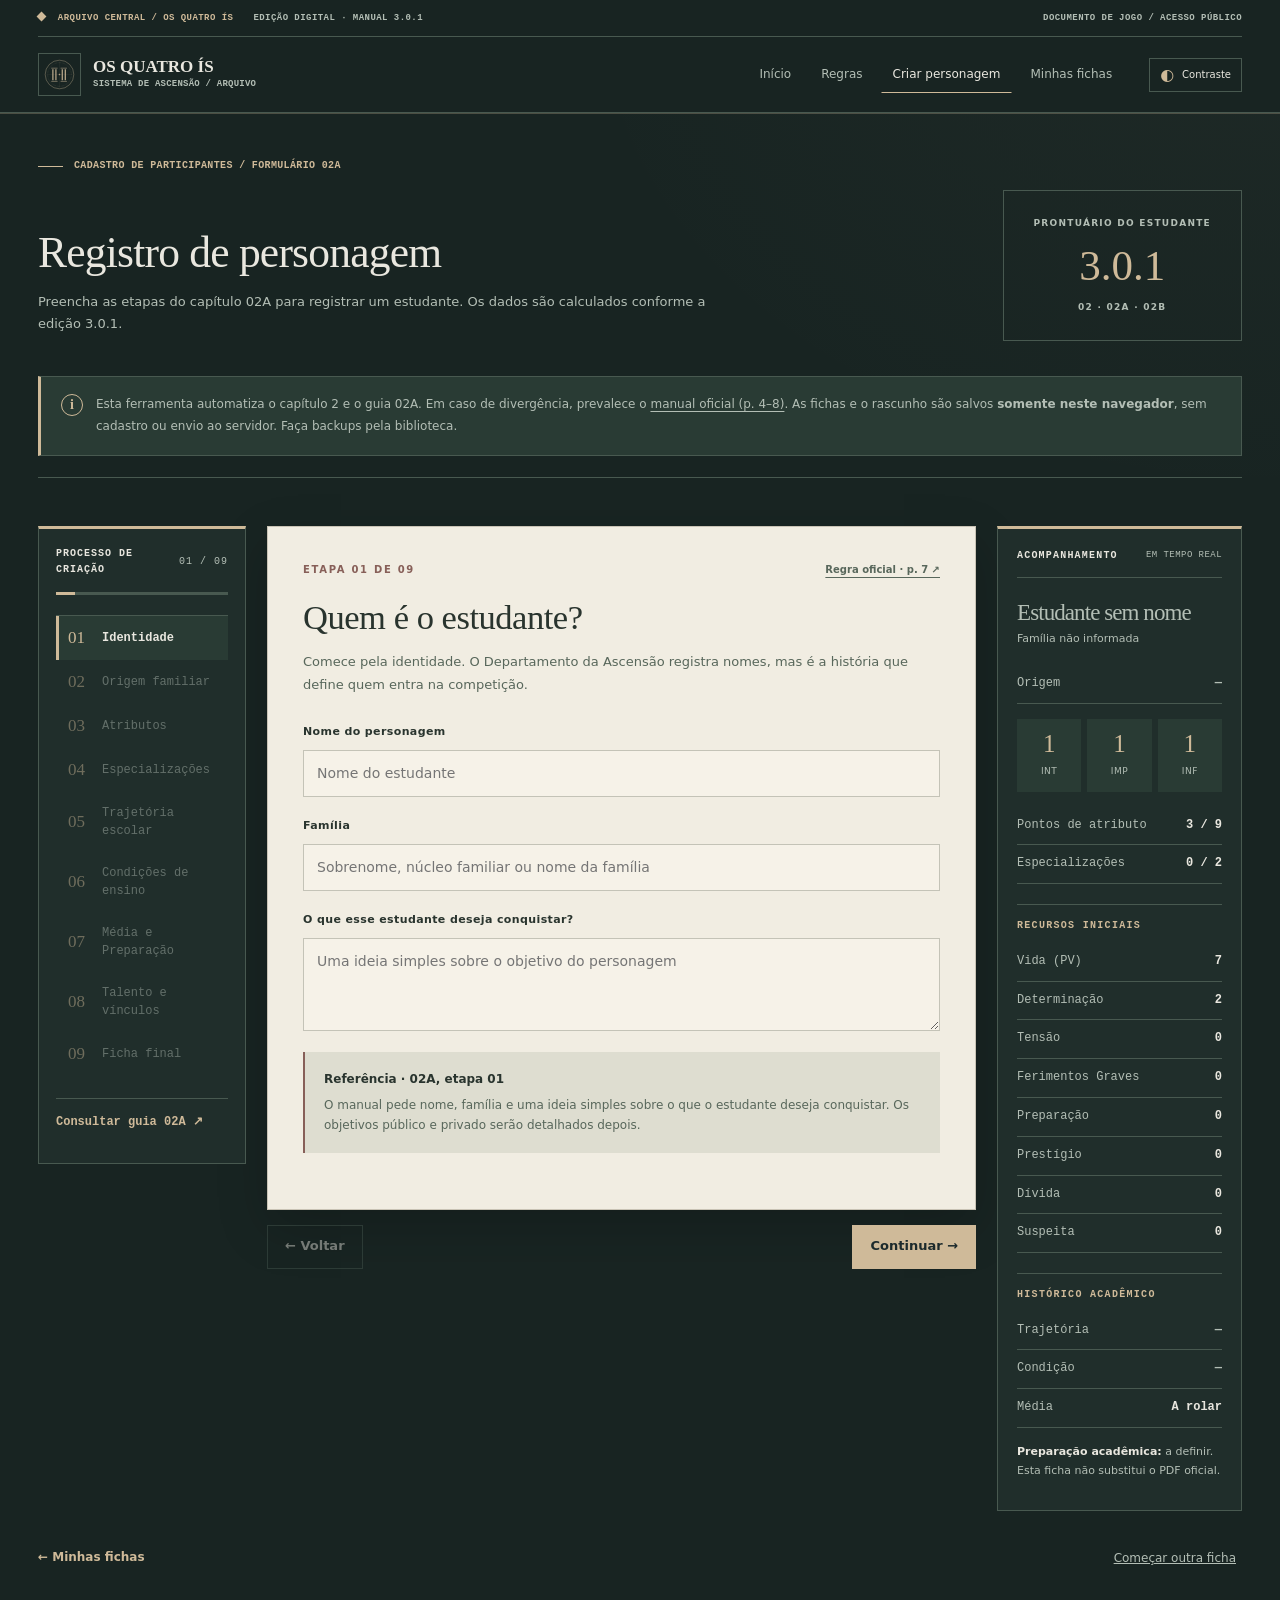
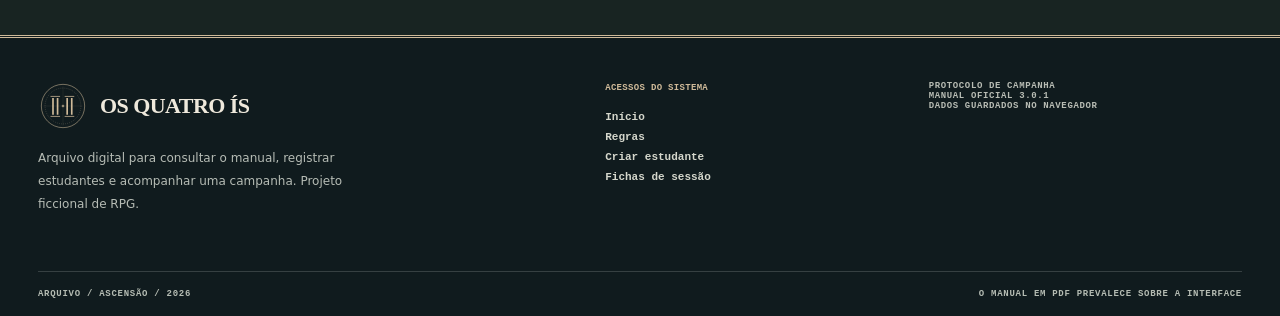
==== commit e42314d9: "Visual v2.2: interface documental, tipografia discreta e índice de registros" ====
--- a/personagem.html
+++ b/personagem.html
@@ -14,6 +14,7 @@
   <link rel="stylesheet" href="arquivo-ascensao.css?v=2.1">
   <script>try{document.documentElement.dataset.theme=localStorage.getItem("quatrois-theme")==="light"?"light":"dark";}catch(_){document.documentElement.dataset.theme="dark";}</script>
   <script src="archive-theme.js?v=2.1" defer></script>
+  <link rel="stylesheet" href="documental-v22.css?v=2.2">
 </head>
 <body>
   <a class="skip-link" href="#criador">Pular para a criação de personagens</a>
@@ -21,14 +22,14 @@
     <header class="site-header archive-header">
       <div class="topline container"><span><span class="utility-dot"></span> ARQUIVO CENTRAL / OS QUATRO ÍS</span><span class="topline-edition">EDIÇÃO DIGITAL · MANUAL 3.0.1</span><span class="header-clearance">DOCUMENTO DE JOGO / ACESSO PÚBLICO</span></div>
       <div class="navline container"><a class="brand" href="index.html#inicio" aria-label="Os Quatro Ís — painel inicial"><span class="brand-mark"><svg viewBox="0 0 120 120" xmlns="http://www.w3.org/2000/svg" aria-hidden="true" focusable="false"><circle cx="60" cy="60" r="52" fill="none" stroke="currentColor" stroke-width="1.3"/><circle cx="60" cy="60" r="43" fill="none" stroke="currentColor" stroke-width=".6" stroke-dasharray="2 3"/><path d="M60 13v94M13 60h94" stroke="currentColor" opacity=".28" stroke-width=".7"/><path d="M36 43v36M47 43v36M70 43v36M81 43v36" stroke="currentColor" stroke-width="4" stroke-linecap="square"/><path d="M30 37h23M30 85h23M64 37h23M64 85h23" stroke="currentColor" stroke-width="1.8"/><path d="M57 60h6M60 57v6" stroke="currentColor" stroke-width="2"/></svg></span><span class="brand-type"><strong>OS QUATRO ÍS</strong><small>SISTEMA DE ASCENSÃO / ARQUIVO</small></span></a>
-      <nav class="main-nav" aria-label="Navegação principal"><a href="index.html#inicio">Painel</a><a href="index.html#regras">Códice</a><a href="personagem.html" class="active" aria-current="page">Novo dossiê</a><a href="personagens.html">Minhas fichas</a></nav>
+      <nav class="main-nav" aria-label="Navegação principal"><a href="index.html#inicio">Início</a><a href="index.html#regras">Regras</a><a href="personagem.html" class="active" aria-current="page">Criar personagem</a><a href="personagens.html">Minhas fichas</a></nav>
       <button class="theme-button archive-toggle" type="button" id="theme-toggle" title="Alternar contraste" aria-label="Alternar tema"><span aria-hidden="true">◐</span><span class="theme-text">Contraste</span></button><button type="button" class="archive-menu-button" id="archive-menu-toggle" aria-expanded="false" aria-controls="archive-mobile-menu" aria-label="Abrir navegação">☰ <span>MENU</span></button></div>
       
-    <nav id="archive-mobile-menu" class="archive-mobile-menu container" aria-label="Navegação móvel" hidden><a href="index.html#inicio">Painel</a><a href="index.html#regras">Códice</a><a href="personagem.html">Novo dossiê</a><a href="personagens.html">Minhas fichas</a></nav></header>
+    <nav id="archive-mobile-menu" class="archive-mobile-menu container" aria-label="Navegação móvel" hidden><a href="index.html#inicio">Início</a><a href="index.html#regras">Regras</a><a href="personagem.html">Criar personagem</a><a href="personagens.html">Minhas fichas</a></nav></header>
     <main id="criador" class="container character-main">
       <div class="character-header">
         <span class="eyebrow">CADASTRO DE PARTICIPANTES / FORMULÁRIO 02A</span>
-        <div class="character-title-line"><div><h1>Abertura de<br><em>dossiê.</em></h1><p>Construa seu estudante etapa por etapa, com foco na mesa de jogo. A ficha segue o procedimento oficial e registra a criação como um dossiê de campanha.</p></div><div class="edition-stamp"><span>PRONTUÁRIO DO ESTUDANTE</span><strong>3.0.1</strong><small>02 · 02A · 02B</small></div></div>
+        <div class="character-title-line"><div><h1>Registro de personagem</h1><p>Preencha as etapas do capítulo 02A para registrar um estudante. Os dados são calculados conforme a edição 3.0.1.</p></div><div class="edition-stamp"><span>PRONTUÁRIO DO ESTUDANTE</span><strong>3.0.1</strong><small>02 · 02A · 02B</small></div></div>
         <div class="character-disclaimer"><span class="disclaimer-icon" aria-hidden="true">i</span><p>Esta ferramenta automatiza o capítulo 2 e o guia 02A. Em caso de divergência, prevalece o <a href="assets/Os_Quatro_Is_Livro_de_Regras_v3_0_1_Sumario_Corrigido.pdf#page=4" target="_blank" rel="noopener">manual oficial (p. 4–8)</a>. As fichas e o rascunho são salvos <strong>somente neste navegador</strong>, sem cadastro ou envio ao servidor. Faça backups pela biblioteca.</p></div>
       </div>
       <div class="creation-layout">
@@ -49,7 +50,7 @@
       </div>
       <div class="creation-bottom"><a href="personagens.html">← Minhas fichas</a><button type="button" class="subtle-reset" id="reset-character">Começar outra ficha</button></div>
     </main>
-    <footer class="site-footer archive-footer"><div class="container footer-main"><div><span class="footer-brand"><svg viewBox="0 0 120 120" xmlns="http://www.w3.org/2000/svg" aria-hidden="true" focusable="false"><circle cx="60" cy="60" r="52" fill="none" stroke="currentColor" stroke-width="1.3"/><circle cx="60" cy="60" r="43" fill="none" stroke="currentColor" stroke-width=".6" stroke-dasharray="2 3"/><path d="M60 13v94M13 60h94" stroke="currentColor" opacity=".28" stroke-width=".7"/><path d="M36 43v36M47 43v36M70 43v36M81 43v36" stroke="currentColor" stroke-width="4" stroke-linecap="square"/><path d="M30 37h23M30 85h23M64 37h23M64 85h23" stroke="currentColor" stroke-width="1.8"/><path d="M57 60h6M60 57v6" stroke="currentColor" stroke-width="2"/></svg><span>OS QUATRO ÍS</span></span><p>Arquivo digital para consultar o manual, registrar estudantes e acompanhar uma campanha. Projeto ficcional de RPG.</p></div><div class="footer-links"><span class="footer-label">ACESSOS DO SISTEMA</span><a href="index.html#inicio">Painel</a><a href="index.html#regras">Códice</a><a href="personagem.html">Criar estudante</a><a href="personagens.html">Fichas de sessão</a></div><div class="footer-meta">PROTOCOLO DE CAMPANHA<br>MANUAL OFICIAL 3.0.1<br>DADOS GUARDADOS NO NAVEGADOR</div></div><div class="container footer-bottom"><span>ARQUIVO / ASCENSÃO / 2026</span><span>O MANUAL EM PDF PREVALECE SOBRE A INTERFACE</span></div></footer>
+    <footer class="site-footer archive-footer"><div class="container footer-main"><div><span class="footer-brand"><svg viewBox="0 0 120 120" xmlns="http://www.w3.org/2000/svg" aria-hidden="true" focusable="false"><circle cx="60" cy="60" r="52" fill="none" stroke="currentColor" stroke-width="1.3"/><circle cx="60" cy="60" r="43" fill="none" stroke="currentColor" stroke-width=".6" stroke-dasharray="2 3"/><path d="M60 13v94M13 60h94" stroke="currentColor" opacity=".28" stroke-width=".7"/><path d="M36 43v36M47 43v36M70 43v36M81 43v36" stroke="currentColor" stroke-width="4" stroke-linecap="square"/><path d="M30 37h23M30 85h23M64 37h23M64 85h23" stroke="currentColor" stroke-width="1.8"/><path d="M57 60h6M60 57v6" stroke="currentColor" stroke-width="2"/></svg><span>OS QUATRO ÍS</span></span><p>Arquivo digital para consultar o manual, registrar estudantes e acompanhar uma campanha. Projeto ficcional de RPG.</p></div><div class="footer-links"><span class="footer-label">ACESSOS DO SISTEMA</span><a href="index.html#inicio">Início</a><a href="index.html#regras">Regras</a><a href="personagem.html">Criar estudante</a><a href="personagens.html">Fichas de sessão</a></div><div class="footer-meta">PROTOCOLO DE CAMPANHA<br>MANUAL OFICIAL 3.0.1<br>DADOS GUARDADOS NO NAVEGADOR</div></div><div class="container footer-bottom"><span>ARQUIVO / ASCENSÃO / 2026</span><span>O MANUAL EM PDF PREVALECE SOBRE A INTERFACE</span></div></footer>
   </div>
   <div class="character-print" id="character-print" aria-hidden="true"></div>
   <div class="toast" id="toast" role="status" aria-live="polite"></div>
--- a/documental-v22.css
+++ b/documental-v22.css
@@ -0,0 +1,97 @@
+/* OS QUATRO ÍS — V2.2 / RPG DOCUMENTAL
+   Tom administrativo e de consulta: sem títulos publicitários. */
+:root,:root[data-theme="dark"]{--paper:#182422;--surface:#202e2b;--ink:#e9e7df;--muted:#b3beb5;--line:#485950;--accent:#cfba99;--soft:#293b34;--document:#f1ede2;--document-ink:#29342e;--document-muted:#58675b;--document-line:#c6c9bc;--seal:#875f58}
+:root[data-theme="light"]{--paper:#e9e7df;--surface:#f7f6f0;--ink:#28352f;--muted:#596b5e;--line:#b5c0b2;--accent:#6c5145;--soft:#e0e6dc;--document:#faf8f1;--document-ink:#29342e;--document-muted:#58675b;--document-line:#c7ccbf;--seal:#865b54}
+body{background-image:radial-gradient(ellipse at top right,rgba(200,186,155,.035),transparent 40%);font-size:14px;line-height:1.65}
+/* Quiet document typography. Restrict uppercase to labels and protocols. */
+h1,h2,h3,h4,.serif,.brand-type strong,.reader-area h2,.session-card>h2,.session-h3,.step-stage h2,.review-sheet h3{font-family:Georgia,"Times New Roman",serif;font-weight:500;letter-spacing:-.018em;text-transform:none}
+h1{font-size:clamp(34px,4vw,58px);line-height:1.17}
+h2{font-size:clamp(25px,2.6vw,38px);line-height:1.2}
+h3{font-size:22px;line-height:1.34}
+.archive-header{box-shadow:none}
+.archive-header::after{height:1px;bottom:-2px;opacity:.28;background:var(--accent)}
+.archive-header .navline{min-height:75px}
+.archive-header .brand-mark{width:43px;height:43px;border-color:var(--line);box-shadow:none}
+.archive-header .brand-type strong{font-size:17px;letter-spacing:0;font-weight:600}
+.archive-header .brand-type small{font-size:9px;letter-spacing:.025em;text-transform:none}
+.archive-header .main-nav a{font:500 12px/1.3 system-ui,-apple-system,"Segoe UI",sans-serif;letter-spacing:0;text-transform:none;padding:10px 11px}
+.archive-header .main-nav a:hover,.archive-header .main-nav a.active{background:transparent;border-color:transparent;border-bottom-color:var(--accent)}
+.archive-header .topline{letter-spacing:.05em;font-size:9px}
+.archive-toggle{height:34px;border-color:var(--line);background:transparent;min-width:77px}
+.archive-toggle .theme-text{font:500 10px system-ui,sans-serif;letter-spacing:0;text-transform:none}
+.archive-mobile-menu a{text-transform:none;letter-spacing:0;font:500 13px/1.4 system-ui,sans-serif}
+.btn,.library-btn,.session-buttons button,.session-buttons a{font-family:system-ui,-apple-system,"Segoe UI",sans-serif;font-weight:550;text-transform:none;letter-spacing:0;border-radius:2px}
+.btn{padding:12px 17px;min-height:44px;font-size:13px}
+.btn:hover,.path-card:hover{transform:none}
+.eyebrow,.mini-label,.reader-kicker,.reader-top,.chapter-meta,.chapter-no,.chapter-breadcrumb,.footer-label,.source-panel small,.page-index,.topic-tag,.document-label{letter-spacing:.035em}
+/* Registry home — a work surface, not a marketing hero. */
+.registry-home{padding-top:38px;padding-bottom:80px}
+.registry-toolbar,.registry-foot{display:flex;justify-content:space-between;gap:15px;font:550 10px/1.5 ui-monospace,SFMono-Regular,Consolas,monospace;letter-spacing:.045em;color:var(--muted)}
+.registry-toolbar{padding:10px 2px;border-top:1px solid var(--line);border-bottom:1px solid var(--line)}
+.registry-heading{display:grid;grid-template-columns:minmax(0,1fr) 142px;gap:20px;align-items:center;padding:36px 4px 32px}
+.registry-kicker{display:block;font:500 13px/1.45 system-ui,sans-serif;color:var(--accent);margin-bottom:7px}
+.registry-heading h1{margin:0 0 12px;font-size:clamp(33px,4.2vw,54px);color:var(--ink);max-width:none}
+.registry-heading p{margin:0;max-width:635px;font-size:14px;line-height:1.8;color:var(--muted)}
+.registry-mark{display:flex;flex-direction:column;justify-content:center;align-items:center;gap:8px;color:var(--accent);border-left:1px solid var(--line);height:124px}
+.registry-mark svg{width:73px;height:73px}.registry-mark span{font:600 9px ui-monospace,monospace;letter-spacing:.08em}
+.registry-grid{display:grid;grid-template-columns:minmax(0,1.63fr) minmax(285px,1fr);gap:20px;align-items:stretch}
+.registry-primary{border:1px solid var(--line);background:var(--surface);min-width:0}
+.registry-panel-head,.registry-aside-head{min-height:57px;padding:15px 21px;border-bottom:1px solid var(--line);display:flex;justify-content:space-between;gap:12px;align-items:center}
+.registry-panel-head h2{font-size:22px;margin:0}.registry-panel-head>span,.registry-aside-head{font:500 10px ui-monospace,monospace;color:var(--muted);letter-spacing:.025em}
+.registry-directory{display:block}
+.registry-directory a{display:grid;grid-template-columns:49px minmax(0,1fr) 26px;gap:13px;align-items:center;padding:21px 20px;border-bottom:1px solid var(--line);color:var(--ink);transition:background .1s}
+.registry-directory a:hover,.registry-directory a:focus-visible{background:var(--soft)}
+.registry-id{font:500 12px ui-monospace,monospace;color:var(--accent);align-self:start;padding-top:5px}
+.registry-entry strong{font:500 20px/1.35 Georgia,serif;display:block;letter-spacing:-.015em}
+.registry-entry small{display:block;font:400 12px/1.55 system-ui,sans-serif;color:var(--muted);margin-top:6px}
+.registry-arrow{color:var(--accent);font-size:17px;font-weight:400}
+.registry-inline-note{display:flex;align-items:start;gap:15px;padding:18px 20px;background:color-mix(in srgb,var(--surface),var(--paper) 30%)}
+.registry-code{flex:none;font:600 9px/1.5 ui-monospace,monospace;color:var(--accent);padding:3px 7px;border:1px solid var(--line)}
+.registry-inline-note p{font-size:12px;line-height:1.65;margin:0}
+.registry-aside{background:var(--document);color:var(--document-ink);border:1px solid var(--document-line);min-width:0}
+.registry-aside-head{color:var(--document-muted);border-color:var(--document-line);padding:17px 20px}
+.registry-aside>h2{color:var(--document-ink);font-size:25px;margin:28px 23px 10px}
+.registry-aside>p{font:13px/1.7 system-ui,sans-serif;color:var(--document-muted);margin:0 23px 22px}
+.registry-facts{margin:0 23px 22px;border-top:1px solid var(--document-line)}
+.registry-facts div{display:grid;grid-template-columns:1fr auto;gap:12px;padding:11px 0;border-bottom:1px solid var(--document-line);align-items:baseline}
+.registry-facts dt{font-size:12px;color:var(--document-muted)}.registry-facts dd{font:500 18px Georgia,serif;color:var(--document-ink);margin:0;font-variant-numeric:tabular-nums}
+.registry-trials{padding:17px 23px 22px}.registry-trials>span{font:600 10px ui-monospace,monospace;color:var(--seal)}
+.registry-trials ol{list-style:none;display:grid;grid-template-columns:1fr 1fr;gap:0 15px;padding:0;margin:10px 0 0;counter-reset:trial}
+.registry-trials li{counter-increment:trial;border-bottom:1px solid var(--document-line)}
+.registry-trials li a{display:flex;gap:7px;align-items:baseline;padding:9px 0;color:var(--document-ink);font-size:12px}
+.registry-trials li a::before{content:counter(trial,decimal-leading-zero);font:600 10px ui-monospace,monospace;color:var(--seal)}
+.registry-trials li a:hover{text-decoration:underline}
+.registry-foot{padding:18px 1px;border-bottom:1px solid var(--line)}
+/* The book should read like a reference manual. */
+.book-intro{padding-top:40px;padding-bottom:20px}
+.book-intro h1{font-size:clamp(30px,3.6vw,46px);margin:12px 0 8px;letter-spacing:-.018em}
+.book-intro p{font-size:13px;margin:0;max-width:780px}
+.book-shell{padding-top:24px}
+.reader-area{box-shadow:none}
+.reader-area h2{font-size:clamp(25px,2.5vw,36px);letter-spacing:-.013em;margin:13px 0 20px}
+.reader-lead{font-size:16px;line-height:1.68;letter-spacing:0}
+.reader-area .reader-kicker{font-size:10px;letter-spacing:.035em}
+.chapter-body h3,.topic-row h3{font-family:Georgia,serif;font-size:20px;font-weight:500;letter-spacing:-.01em;text-transform:none}
+.chapter-menu a{text-transform:none;font-size:12px}
+/* Character creation and session panels should feel like forms, not title pages. */
+.character-header{padding-top:38px;padding-bottom:21px}
+.character-title-line h1,.library-heading h1{font-size:clamp(32px,3.4vw,46px);line-height:1.17;letter-spacing:-.018em;font-style:normal;margin:13px 0}
+.character-title-line em,.library-heading em{font-style:normal;color:var(--ink)}
+.character-title-line p,.library-heading p{font:13px/1.7 system-ui,sans-serif;max-width:670px}
+.edition-stamp,.library-stamp{border:1px solid var(--line);box-shadow:none}
+.edition-stamp::after,.library-stamp::after{display:none}
+.character-main,.library-main{padding-bottom:65px}
+.library-heading{padding-top:38px;padding-bottom:20px}
+.step-stage h2{font-size:clamp(27px,2.7vw,36px);font-weight:500;letter-spacing:-.014em}
+.step-stage h3,.session-h3{font-family:Georgia,serif;font-weight:500;letter-spacing:-.015em}
+.session-card>h2{font-size:clamp(29px,3vw,41px);font-weight:500}
+.empty-library h2{font-size:clamp(26px,3vw,38px);font-weight:500}
+.library-btn{font-size:12px;min-height:40px;letter-spacing:0}
+.session-topline{letter-spacing:.035em}
+/* About copy without slogans. */
+.archive-about h1{font-size:clamp(31px,3.8vw,48px);letter-spacing:-.02em;line-height:1.2;margin:20px 0}
+.archive-about>p{font:15px/1.75 system-ui,sans-serif}
+.about-registries h3,.archive-about .about-card h3{font-size:22px}
+@media(max-width:900px){.registry-grid{grid-template-columns:1fr}.registry-aside{max-width:none}.registry-heading{grid-template-columns:minmax(0,1fr) 100px}.registry-mark{height:105px}.registry-mark svg{width:61px;height:61px}}
+@media(max-width:720px){.registry-home{padding-top:20px;padding-bottom:47px}.registry-toolbar,.registry-foot{font-size:9px;flex-wrap:wrap}.registry-heading{padding:24px 0;grid-template-columns:minmax(0,1fr) 65px;gap:14px}.registry-heading h1{font-size:34px}.registry-heading p{font-size:13px}.registry-mark{border-left:0;height:auto;align-self:start;margin-top:12px}.registry-mark svg{width:52px;height:52px}.registry-mark span{display:none}.registry-panel-head,.registry-aside-head{padding:13px 15px}.registry-panel-head h2{font-size:20px}.registry-directory a{grid-template-columns:32px minmax(0,1fr) 20px;gap:9px;padding:17px 14px}.registry-entry strong{font-size:17px}.registry-entry small{font-size:11px}.registry-inline-note{padding:14px}.registry-aside>h2{margin:20px 17px 8px}.registry-aside>p,.registry-facts{margin-left:17px;margin-right:17px}.registry-trials{padding:14px 17px 20px}.book-intro{padding:28px 0 16px}.book-intro h1{font-size:32px}.reader-area h2{font-size:28px}.character-header,.library-heading{padding-top:28px}.character-title-line h1,.library-heading h1{font-size:33px}}
+@media(prefers-reduced-motion:reduce){.registry-directory a{transition:none}}
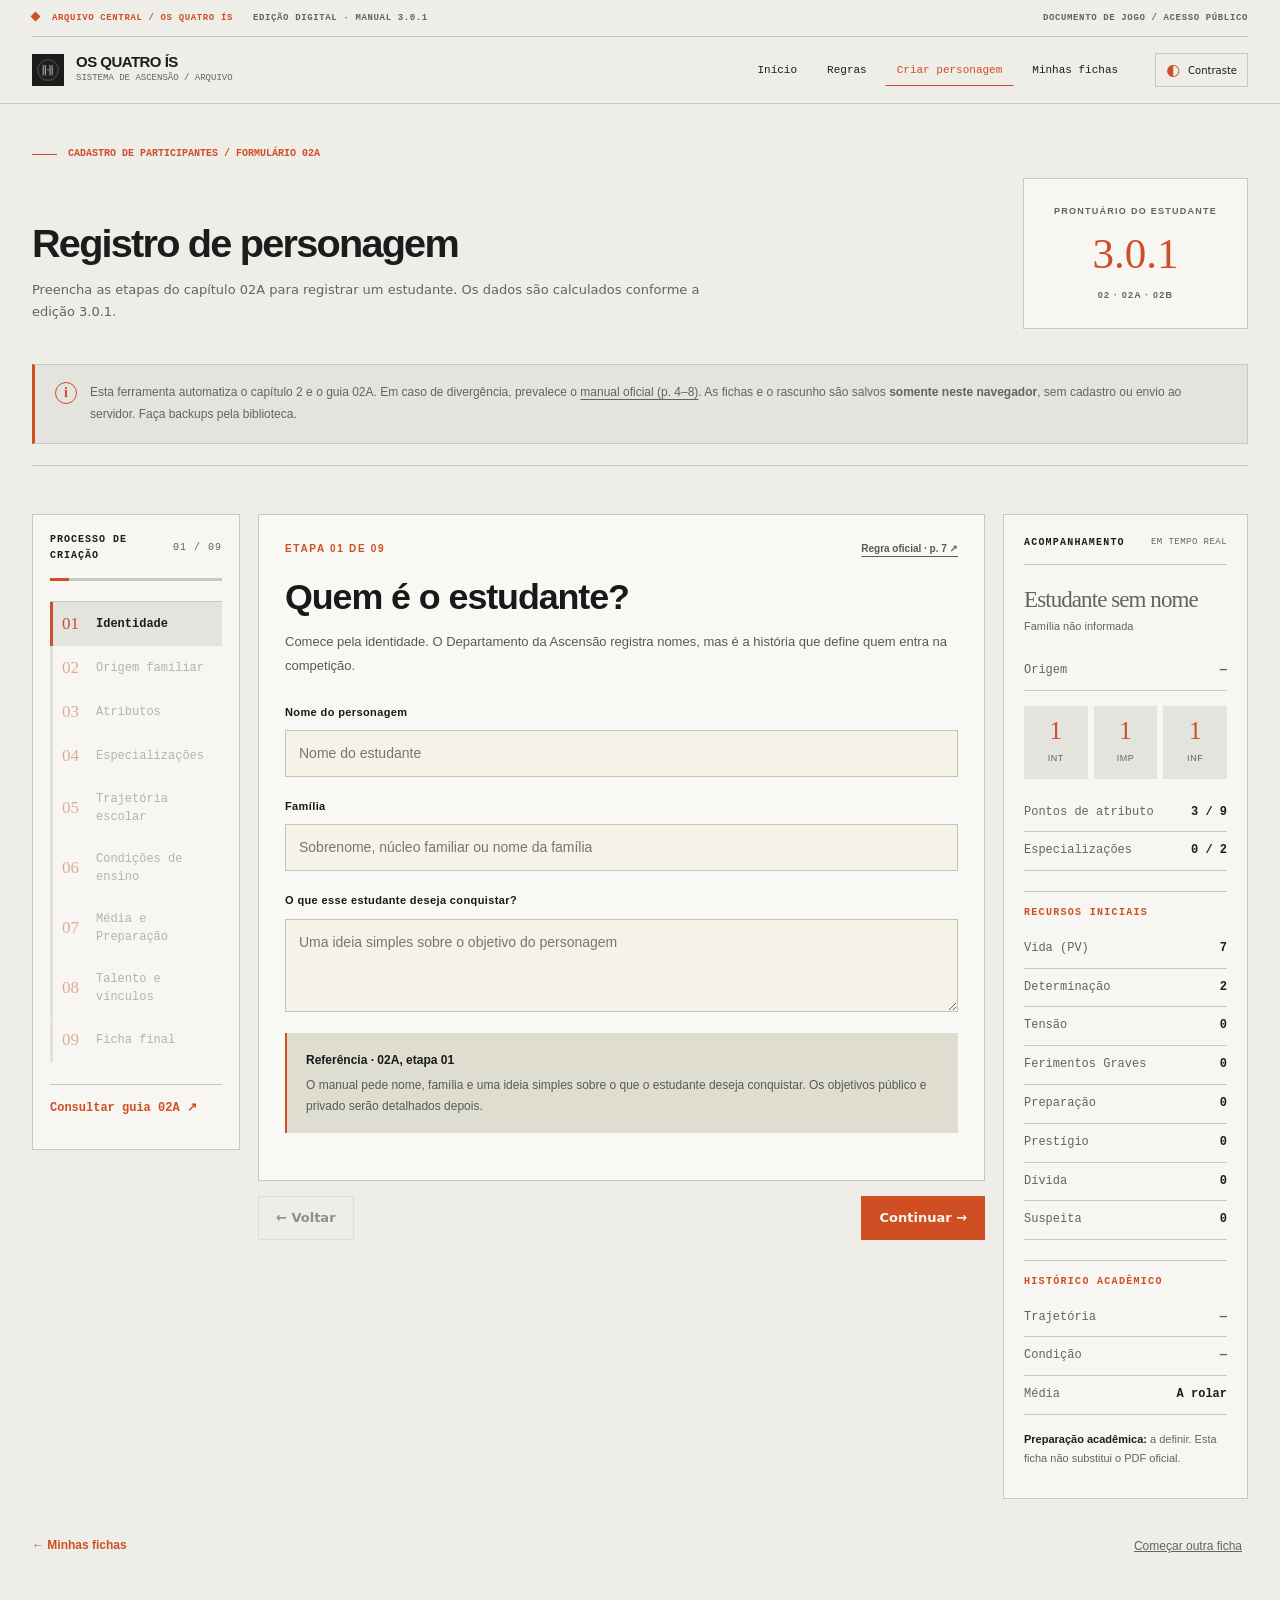
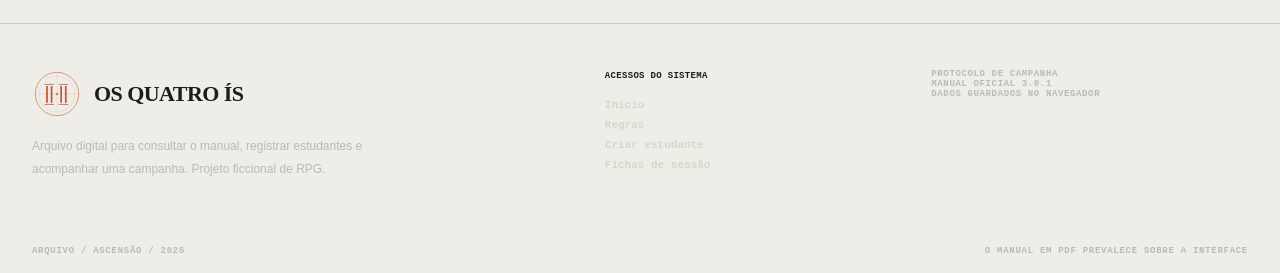
==== commit 386d9ffd: "Visual v2.3: grade editorial experimental para consulta do RPG, sem linguagem comercial" ====
--- a/personagem.html
+++ b/personagem.html
@@ -3,7 +3,7 @@
 <head>
   <meta charset="utf-8">
   <meta name="viewport" content="width=device-width, initial-scale=1">
-  <meta name="theme-color" content="#142023">
+  <meta name="theme-color" content="#f1f0eb">
   <meta name="description" content="Crie uma ficha de estudante de Os Quatro Ís seguindo o Manual do Participante 3.0.1, capítulos 02, 02A e 02B.">
   <meta property="og:title" content="Ficha de personagem — Os Quatro Ís">
   <title>Criar personagem | Os Quatro Ís</title>
@@ -12,9 +12,10 @@
   <link rel="stylesheet" href="personagem.css?v=2.0">
   <script src="fichas-store.js?v=2.2" defer></script><script src="personagem.js?v=1.8" defer></script>
   <link rel="stylesheet" href="arquivo-ascensao.css?v=2.1">
-  <script>try{document.documentElement.dataset.theme=localStorage.getItem("quatrois-theme")==="light"?"light":"dark";}catch(_){document.documentElement.dataset.theme="dark";}</script>
+  <script>try{document.documentElement.dataset.theme=localStorage.getItem("quatrois-theme")==="dark"?"dark":"light";}catch(_){document.documentElement.dataset.theme="dark";}</script>
   <script src="archive-theme.js?v=2.1" defer></script>
   <link rel="stylesheet" href="documental-v22.css?v=2.2">
+  <link rel="stylesheet" href="modular-v23.css?v=2.3">
 </head>
 <body>
   <a class="skip-link" href="#criador">Pular para a criação de personagens</a>
--- a/modular-v23.css
+++ b/modular-v23.css
@@ -0,0 +1,117 @@
+/* OS QUATRO ÍS / V2.3 — grade documental experimental, sem linguagem comercial */
+:root, :root[data-theme="light"] {
+  --paper:#eeede8;--surface:#f7f6f2;--ink:#1b1c1c;--muted:#616560;--line:#c7c9c5;
+  --accent:#cf4e23;--accent-2:#ed7954;--soft:#e4e4df;--dark:#e6e6e1;--dark-text:#1b1c1c;
+  --document:#f8f8f4;--document-ink:#171a19;--document-muted:#535c56;--document-line:#c5c8c1;
+  --seal:#cf4e23;--shadow:none;color-scheme:light;
+}
+:root[data-theme="dark"]{
+  --paper:#181c1c;--surface:#212626;--ink:#f1f1eb;--muted:#bac1bc;--line:#4a5350;
+  --accent:#ff966a;--accent-2:#d16b49;--soft:#2e3432;--dark:#161919;--dark-text:#f1f1eb;
+  --document:#252b29;--document-ink:#f0f1eb;--document-muted:#b8c3bb;--document-line:#526059;
+  --seal:#ff966a;--shadow:none;color-scheme:dark;
+}
+html{scroll-behavior:auto;overflow-anchor:none}
+body{background:var(--paper)!important;color:var(--ink);background-image:none!important;font-family:Arial,Helvetica,system-ui,sans-serif;font-size:14px;letter-spacing:0}
+body::before,.archive-frame::before{display:none!important}
+.container{max-width:1400px;width:calc(100% - 64px)}
+.site-frame,.archive-frame{background:var(--paper)}
+.archive-header,.site-header{background:var(--paper)!important;box-shadow:none!important;border-bottom:1px solid var(--line);position:relative}
+.archive-header::after{display:none}
+.archive-header .navline{min-height:66px}
+.archive-header .topline{border-bottom:1px solid var(--line);color:var(--muted);font-size:9px;letter-spacing:.07em}
+.utility-dot{background:var(--accent)}
+.archive-header .brand-mark{border:0;background:var(--ink);color:var(--paper);width:32px;height:32px;box-shadow:none;padding:4px}
+.archive-header .brand-mark svg{width:100%;height:100%}
+.archive-header .brand-type strong{font-family:Arial,system-ui,sans-serif;font-weight:750;font-size:15px;letter-spacing:-.035em}
+.archive-header .brand-type small{font-family:ui-monospace,Consolas,monospace;font-size:9px;font-weight:500;letter-spacing:0}
+.archive-header .main-nav a{font-family:ui-monospace,Consolas,monospace;font-size:11px;text-transform:none;color:var(--ink);padding:8px 11px}
+.archive-header .main-nav a.active{color:var(--accent)}
+.archive-toggle,.archive-menu-button{color:var(--ink);border-radius:0;border:1px solid var(--line);background:transparent}
+.archive-menu-button{color:var(--ink)}
+.archive-mobile-menu{background:var(--surface);border-color:var(--line)}
+h1,h2,h3,.brand-type strong,.registry-entry strong,.reader-area h2,.session-card>h2,.session-h3,.step-stage h2,.review-sheet h3{color:var(--ink);letter-spacing:-.025em;text-transform:none}
+h1,h2,h3,.serif,.registry-entry strong,.reader-area h2,.step-stage h2,.session-card>h2{font-family:Arial,Helvetica,system-ui,sans-serif;font-weight:650}
+p{color:var(--muted)}
+.eyebrow,.reader-kicker,.reader-top,.source-panel small,.registry-toolbar,.chapter-meta,.folio-locator,.folio-strip,.folio-module-no,.folio-imprint-meta,.folio-smallheading,.folio-end{font-family:ui-monospace,SFMono-Regular,Consolas,monospace;letter-spacing:0}
+.eyebrow{color:var(--accent)}
+.archive-footer,.site-footer{background:var(--paper)!important;color:var(--ink);border-top:1px solid var(--line)}
+.footer-brand,.footer-label,.footer-meta,.footer-bottom{color:var(--ink)}
+.footer-meta,.footer-bottom{font:10px/1.7 ui-monospace,Consolas,monospace;color:var(--muted)}
+.footer-links a{color:var(--ink)}
+.archive-footer .footer-main{padding-top:45px;padding-bottom:35px}
+.btn.primary,.library-btn.dark{color:white;background:var(--ink);border-color:var(--ink)}
+.btn.outline,.library-btn,.small-btn{background:transparent;color:var(--ink);border:1px solid var(--line)}
+.btn:hover,.library-btn:hover{border-color:var(--accent);transform:none}
+:focus-visible{outline:2px solid var(--accent)!important;outline-offset:3px}
+::selection{color:white;background:var(--accent)}
+/* A página inicial não vende: é um mapa de documentação e ferramentas. */
+.folio-home{margin-top:18px;margin-bottom:48px;border-top:1px solid var(--line);border-left:1px solid var(--line);border-right:1px solid var(--line)}
+.folio-locator,.folio-strip,.folio-end{display:flex;justify-content:space-between;gap:12px;align-items:center;padding:11px 17px;font-size:10px;color:var(--muted);border-bottom:1px solid var(--line)}
+.folio-locator span:first-child{color:var(--ink)}
+.folio-canvas{display:grid;grid-template-columns:minmax(0,1.08fr) minmax(0,.92fr);min-height:365px;border-bottom:1px solid var(--line)}
+.folio-heading{display:flex;flex-direction:column;min-width:0;padding:33px clamp(22px,4vw,66px) 20px 28px}
+.folio-heading-code{display:flex;justify-content:space-between;gap:15px;font:10px/1.5 ui-monospace,Consolas,monospace;color:var(--muted)}
+.folio-heading h1{margin:39px 0 12px;font-size:clamp(45px,6vw,88px);font-family:Arial Black,Arial,system-ui,sans-serif;font-weight:900;letter-spacing:-.085em;line-height:.95;white-space:normal}
+.folio-heading h1>span{letter-spacing:-.12em}
+.folio-heading h1 sup{font:550 12px ui-monospace,monospace;letter-spacing:0;vertical-align:top;color:var(--accent);margin-left:10px}
+.folio-heading>p{font-size:13px;line-height:1.68;max-width:360px;margin:17px 0 auto;color:var(--ink)}
+.folio-classify{display:flex;flex-wrap:wrap;gap:10px 22px;border-top:1px solid var(--line);padding-top:15px;margin-top:25px;font:10px ui-monospace,monospace;color:var(--muted)}
+.folio-imprint{min-width:0;position:relative;background:var(--soft);border-left:1px solid var(--line);overflow:hidden;display:flex;flex-direction:column}
+.folio-scanlines{position:relative;min-height:320px;flex:1;background-image:repeating-linear-gradient(0deg,transparent 0px,transparent 5px,color-mix(in srgb,var(--ink) 32%,transparent) 5px,color-mix(in srgb,var(--ink) 32%,transparent) 6px),radial-gradient(circle at 50% 48%,color-mix(in srgb,var(--ink) 6%,transparent),transparent 67%)}
+.folio-scanlines::before{content:"";position:absolute;width:65%;height:72%;left:18%;top:9%;background:var(--soft);border:1px solid var(--ink);border-radius:46% 50% 42% 48%;opacity:.95;transform:rotate(-12deg);mix-blend-mode:multiply;clip-path:polygon(0 0,100% 0,100% 77%,83% 100%,20% 88%,0 100%)}
+.folio-scanlines::after{content:"";position:absolute;inset:0;background-image:linear-gradient(90deg,transparent 49.87%,var(--accent) 50%,transparent 50.13%),linear-gradient(0deg,transparent 49.87%,var(--accent) 50%,transparent 50.13%);opacity:.46;pointer-events:none}
+.raster-ring{position:absolute;top:50%;left:50%;border:1px solid var(--ink);border-radius:50%;transform:translate(-50%,-50%);z-index:2;opacity:.35}
+.r1{width:42%;aspect-ratio:1}.r2{width:63%;aspect-ratio:1}.r3{width:86%;aspect-ratio:1;border-style:dashed;opacity:.2}
+.raster-center{position:absolute;inset:0;display:grid;place-items:center;z-index:3;font:900 clamp(95px,15vw,220px)/1 Arial Black,Arial,sans-serif;letter-spacing:-.12em;color:var(--accent);mix-blend-mode:multiply;opacity:.78}
+.raster-cross{position:absolute;top:15px;right:21px;z-index:4;font:28px ui-monospace,monospace;color:var(--accent)}
+.folio-imprint-meta{display:flex;justify-content:space-between;align-items:center;gap:8px;padding:10px 13px;border-top:1px solid var(--line);font-size:10px;color:var(--ink);background:var(--soft)}
+.folio-strip{background:var(--ink);color:var(--paper);padding:12px 17px;border-bottom:0}
+.folio-strip span:first-child{font-weight:700}
+.folio-modules{display:grid;grid-template-columns:repeat(4,minmax(0,1fr));border-bottom:1px solid var(--line)}
+.folio-module{min-width:0;position:relative;min-height:210px;background:var(--surface);border-right:1px solid var(--line);padding:16px 15px 20px;display:flex;flex-direction:column;gap:11px;color:var(--ink);transition:background .15s}
+.folio-module:last-child{border-right:0}
+.folio-module:hover{background:var(--soft)}
+.folio-module-no{color:var(--muted);font-size:10px}
+.folio-module-symbol{font:400 45px/1 Arial,sans-serif;align-self:flex-end;color:var(--accent);margin-bottom:4px}
+.folio-module h2{font-size:19px;margin:0 0 6px;line-height:1.15;letter-spacing:-.04em}
+.folio-module p{font-size:11px;line-height:1.5;margin:0;max-width:190px}
+.folio-link{position:absolute;bottom:13px;right:14px;color:var(--accent);font-size:16px}
+.folio-bottom{display:grid;grid-template-columns:1.5fr 1fr;border-bottom:1px solid var(--line)}
+.folio-trials{border-right:1px solid var(--line)}
+.folio-smallheading{display:flex;justify-content:space-between;gap:10px;padding:15px 17px;border-bottom:1px solid var(--line);color:var(--muted);font-size:10px}
+.folio-trial-grid{display:grid;grid-template-columns:repeat(4,minmax(0,1fr))}
+.folio-trial-grid a{border-right:1px solid var(--line);padding:17px 13px 21px;min-width:0;font-weight:650;font-size:13px;color:var(--ink)}
+.folio-trial-grid a:hover{background:var(--soft)}
+.folio-trial-grid a:last-child{border-right:0}
+.folio-trial-grid a span{display:block;color:var(--accent);font:11px ui-monospace,Consolas,monospace;margin-bottom:13px}
+.folio-manual p{margin:17px 17px 8px;font-size:12px;line-height:1.65}.folio-manual>a{display:block;margin:0 17px 18px;color:var(--accent);font-size:12px;font-weight:600}
+.folio-end{border-bottom:0;font-size:9px}
+/* Aplicação discreta do grid ao manual e às ferramentas. */
+.book-intro,.character-header,.library-heading{border-bottom:1px solid var(--line)}
+.book-intro h1,.character-title-line h1,.library-heading h1{font-family:Arial,system-ui,sans-serif;font-size:clamp(29px,3.1vw,44px);font-weight:740;line-height:1.1;letter-spacing:-.045em}
+.book-intro{padding-top:35px;padding-bottom:24px}.book-intro p{max-width:690px}
+.book-shell{gap:25px}.book-sidebar{background:var(--paper)!important;box-shadow:none!important;border:1px solid var(--line);padding:14px 10px}.reader-area{background:var(--surface);border:1px solid var(--line);padding:22px 24px;min-width:0}
+.reader-area h2,.step-stage h2,.session-h3,.session-card>h2,.empty-library h2{font-family:Arial,system-ui,sans-serif;font-weight:670;letter-spacing:-.03em;font-size:clamp(24px,2.8vw,36px)}
+.reader-lead{font:14px/1.7 Arial,system-ui,sans-serif}
+.chapter-menu a,.topic-row,.chapter-meta,.source-box,.reading-note,.source-panel{border-color:var(--line);box-shadow:none}
+.chapter-menu a:hover,.chapter-menu a.active{background:var(--soft)}
+.registry-directory a,.folio-module{border-radius:0}
+.character-header,.library-heading{padding-top:35px}
+.character-title-line p,.library-heading p{color:var(--muted)}
+.creation-sidebar,.step-stage,.creation-summary,.session-card,.roster-sidebar,.library-stamp,.edition-stamp,.review-sheet,.empty-library{background:var(--surface)!important;border:1px solid var(--line);box-shadow:none!important;border-radius:0!important}
+.creation-sidebar,.roster-sidebar{position:sticky;top:8px}
+.creation-layout,.library-layout{gap:18px}
+.creation-work{min-width:0}.step-stage{padding:26px}.creation-summary{padding:20px}
+.step-nav button,.resource,.session-attribute,.choice-card,.spec-option,.review-sheet,.inventory-item,.roll-well{box-shadow:none!important;border-color:var(--line);border-radius:0!important}
+.step-nav button[aria-current="step"],.roster-item.selected{border-color:var(--accent)!important;background:var(--soft)}
+.library-actions .library-btn{font-size:11px;font-family:ui-monospace,Consolas,monospace;font-weight:550}
+.library-stamp strong,.session-attribute strong,.resource-count{color:var(--accent)}
+.session-card{padding:24px}.session-topline{font-size:10px;color:var(--muted)}
+.source-panel,.reading-note{background:var(--surface)}
+.archive-footer .footer-brand svg{color:var(--accent)}
+@media(max-width:1050px){.folio-heading h1{font-size:clamp(43px,6vw,70px)}.folio-modules{grid-template-columns:repeat(2,minmax(0,1fr))}.folio-module:nth-child(2){border-right:0}.folio-module:nth-child(-n+2){border-bottom:1px solid var(--line)}.folio-bottom{grid-template-columns:1fr}.folio-trials{border-right:0;border-bottom:1px solid var(--line)}}
+@media(max-width:720px){.container{width:calc(100% - 28px)}.folio-home{margin-top:11px}.folio-canvas{grid-template-columns:1fr}.folio-heading{padding:21px 17px 20px}.folio-heading h1{font-size:clamp(41px,11vw,60px);margin:22px 0 10px}.folio-heading-code{font-size:9px}.folio-heading>p{max-width:100%;margin:10px 0 0}.folio-classify{margin-top:21px;font-size:9px}.folio-imprint{min-height:230px;border-left:0;border-top:1px solid var(--line)}.folio-scanlines{min-height:235px}.folio-imprint-meta{font-size:9px}.folio-strip span:nth-child(2){display:none}.folio-module{min-height:167px;padding:13px}.folio-module h2{font-size:17px}.folio-module p{font-size:10px}.folio-module-symbol{font-size:32px}.folio-trial-grid{grid-template-columns:repeat(2,minmax(0,1fr))}.folio-trial-grid a:nth-child(-n+2){border-bottom:1px solid var(--line)}.folio-trial-grid a:nth-child(2){border-right:0}.folio-locator,.folio-end{flex-wrap:wrap;font-size:9px}.book-sidebar{position:sticky;top:0;max-height:none}.reader-area{padding:16px 14px}.creation-layout{display:block}.creation-sidebar{position:sticky;top:0}.roster-sidebar{position:relative;top:auto}.folio-end span:last-child{max-width:230px}}
+@media(max-width:410px){.folio-module{min-height:177px}.folio-module h2{font-size:15px}.folio-heading h1{font-size:40px}.folio-heading-code span:last-child{display:none}}
+@media(prefers-reduced-motion:reduce){.folio-module{transition:none}}
+@media print{.folio-home{border:0}.folio-imprint{display:none}.folio-canvas{display:block}.folio-module{border:1px solid #bbb}}
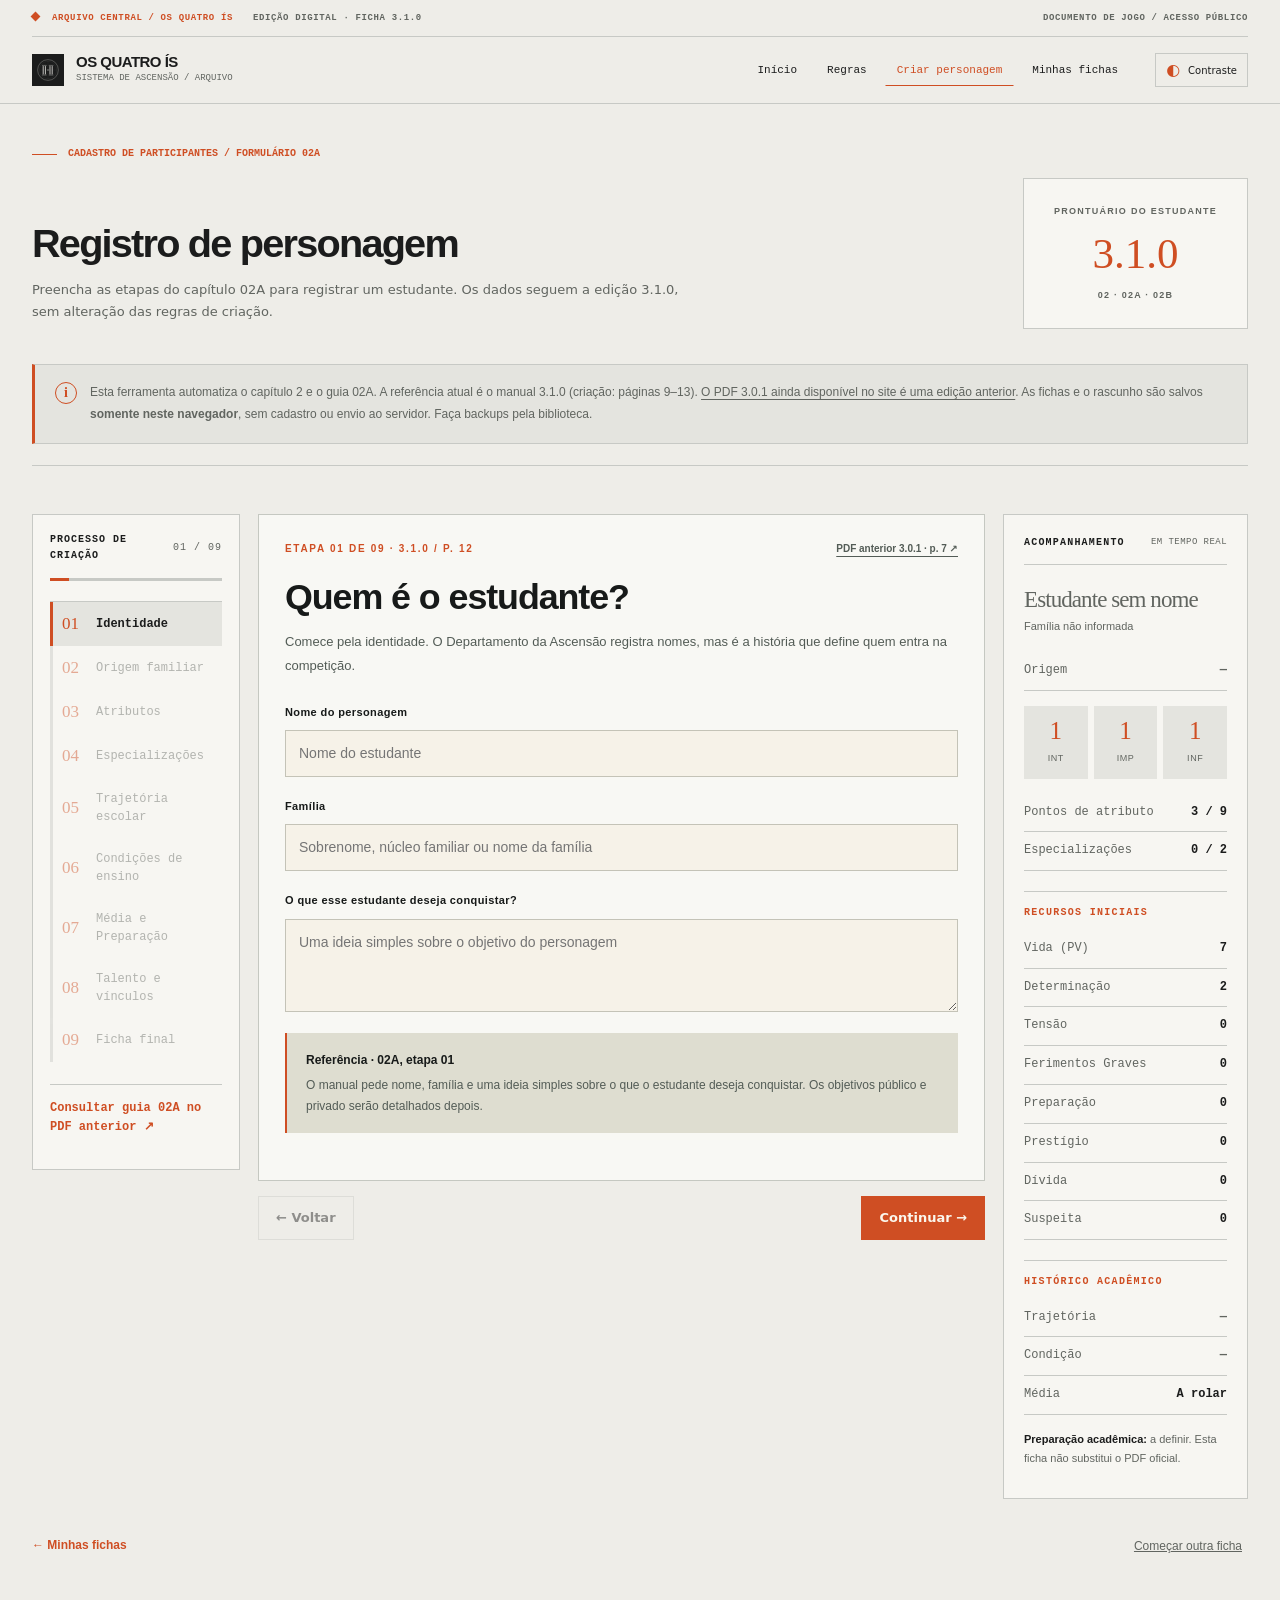
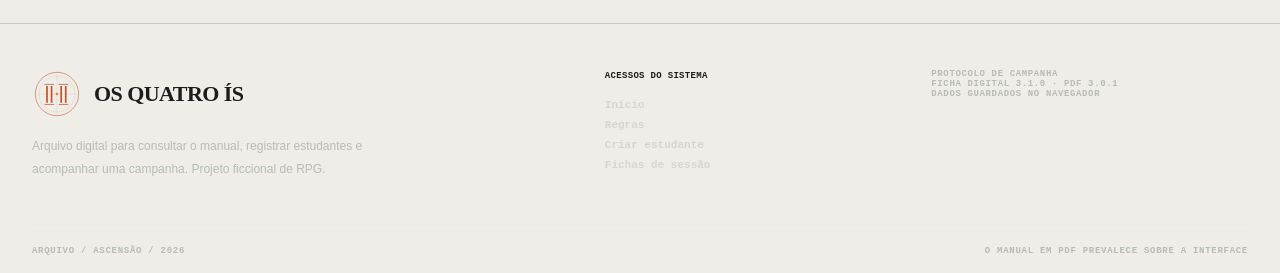
==== commit a3bf0519: "Atualiza fichas digitais para edição 3.1.0 sem alterar regras ou design" ====
--- a/personagem.html
+++ b/personagem.html
@@ -4,7 +4,7 @@
   <meta charset="utf-8">
   <meta name="viewport" content="width=device-width, initial-scale=1">
   <meta name="theme-color" content="#f1f0eb">
-  <meta name="description" content="Crie uma ficha de estudante de Os Quatro Ís seguindo o Manual do Participante 3.0.1, capítulos 02, 02A e 02B.">
+  <meta name="description" content="Crie uma ficha de estudante de Os Quatro Ís seguindo o Manual do Participante 3.1.0, capítulos 02, 02A e 02B.">
   <meta property="og:title" content="Ficha de personagem — Os Quatro Ís">
   <title>Criar personagem | Os Quatro Ís</title>
   <link rel="icon" type="image/svg+xml" href="assets/favicon.svg?v=2.1">
@@ -15,13 +15,13 @@
   <script>try{document.documentElement.dataset.theme=localStorage.getItem("quatrois-theme")==="dark"?"dark":"light";}catch(_){document.documentElement.dataset.theme="dark";}</script>
   <script src="archive-theme.js?v=2.1" defer></script>
   <link rel="stylesheet" href="documental-v22.css?v=2.2">
-  <link rel="stylesheet" href="modular-v23.css?v=2.3">
+  <link rel="stylesheet" href="modular-v23.css?v=2.3.1">
 </head>
 <body>
   <a class="skip-link" href="#criador">Pular para a criação de personagens</a>
   <div class="site-frame archive-frame">
     <header class="site-header archive-header">
-      <div class="topline container"><span><span class="utility-dot"></span> ARQUIVO CENTRAL / OS QUATRO ÍS</span><span class="topline-edition">EDIÇÃO DIGITAL · MANUAL 3.0.1</span><span class="header-clearance">DOCUMENTO DE JOGO / ACESSO PÚBLICO</span></div>
+      <div class="topline container"><span><span class="utility-dot"></span> ARQUIVO CENTRAL / OS QUATRO ÍS</span><span class="topline-edition">EDIÇÃO DIGITAL · FICHA 3.1.0</span><span class="header-clearance">DOCUMENTO DE JOGO / ACESSO PÚBLICO</span></div>
       <div class="navline container"><a class="brand" href="index.html#inicio" aria-label="Os Quatro Ís — painel inicial"><span class="brand-mark"><svg viewBox="0 0 120 120" xmlns="http://www.w3.org/2000/svg" aria-hidden="true" focusable="false"><circle cx="60" cy="60" r="52" fill="none" stroke="currentColor" stroke-width="1.3"/><circle cx="60" cy="60" r="43" fill="none" stroke="currentColor" stroke-width=".6" stroke-dasharray="2 3"/><path d="M60 13v94M13 60h94" stroke="currentColor" opacity=".28" stroke-width=".7"/><path d="M36 43v36M47 43v36M70 43v36M81 43v36" stroke="currentColor" stroke-width="4" stroke-linecap="square"/><path d="M30 37h23M30 85h23M64 37h23M64 85h23" stroke="currentColor" stroke-width="1.8"/><path d="M57 60h6M60 57v6" stroke="currentColor" stroke-width="2"/></svg></span><span class="brand-type"><strong>OS QUATRO ÍS</strong><small>SISTEMA DE ASCENSÃO / ARQUIVO</small></span></a>
       <nav class="main-nav" aria-label="Navegação principal"><a href="index.html#inicio">Início</a><a href="index.html#regras">Regras</a><a href="personagem.html" class="active" aria-current="page">Criar personagem</a><a href="personagens.html">Minhas fichas</a></nav>
       <button class="theme-button archive-toggle" type="button" id="theme-toggle" title="Alternar contraste" aria-label="Alternar tema"><span aria-hidden="true">◐</span><span class="theme-text">Contraste</span></button><button type="button" class="archive-menu-button" id="archive-menu-toggle" aria-expanded="false" aria-controls="archive-mobile-menu" aria-label="Abrir navegação">☰ <span>MENU</span></button></div>
@@ -30,15 +30,15 @@
     <main id="criador" class="container character-main">
       <div class="character-header">
         <span class="eyebrow">CADASTRO DE PARTICIPANTES / FORMULÁRIO 02A</span>
-        <div class="character-title-line"><div><h1>Registro de personagem</h1><p>Preencha as etapas do capítulo 02A para registrar um estudante. Os dados são calculados conforme a edição 3.0.1.</p></div><div class="edition-stamp"><span>PRONTUÁRIO DO ESTUDANTE</span><strong>3.0.1</strong><small>02 · 02A · 02B</small></div></div>
-        <div class="character-disclaimer"><span class="disclaimer-icon" aria-hidden="true">i</span><p>Esta ferramenta automatiza o capítulo 2 e o guia 02A. Em caso de divergência, prevalece o <a href="assets/Os_Quatro_Is_Livro_de_Regras_v3_0_1_Sumario_Corrigido.pdf#page=4" target="_blank" rel="noopener">manual oficial (p. 4–8)</a>. As fichas e o rascunho são salvos <strong>somente neste navegador</strong>, sem cadastro ou envio ao servidor. Faça backups pela biblioteca.</p></div>
+        <div class="character-title-line"><div><h1>Registro de personagem</h1><p>Preencha as etapas do capítulo 02A para registrar um estudante. Os dados seguem a edição 3.1.0, sem alteração das regras de criação.</p></div><div class="edition-stamp"><span>PRONTUÁRIO DO ESTUDANTE</span><strong>3.1.0</strong><small>02 · 02A · 02B</small></div></div>
+        <div class="character-disclaimer"><span class="disclaimer-icon" aria-hidden="true">i</span><p>Esta ferramenta automatiza o capítulo 2 e o guia 02A. A referência atual é o manual 3.1.0 (criação: páginas 9–13). <a href="assets/Os_Quatro_Is_Livro_de_Regras_v3_0_1_Sumario_Corrigido.pdf#page=4" target="_blank" rel="noopener">O PDF 3.0.1 ainda disponível no site é uma edição anterior</a>. As fichas e o rascunho são salvos <strong>somente neste navegador</strong>, sem cadastro ou envio ao servidor. Faça backups pela biblioteca.</p></div>
       </div>
       <div class="creation-layout">
         <aside class="creation-sidebar" aria-label="Etapas da criação">
           <div class="creation-sidebar-top"><strong>PROCESSO DE CRIAÇÃO</strong><span id="step-counter">01 / 09</span></div>
           <div class="step-meter" aria-hidden="true"><span id="step-meter-fill"></span></div>
           <nav id="step-nav" class="step-nav" aria-label="Etapas de personagem"></nav>
-          <a href="assets/Os_Quatro_Is_Livro_de_Regras_v3_0_1_Sumario_Corrigido.pdf#page=7" target="_blank" rel="noopener" class="aside-reference">Consultar guia 02A ↗</a>
+          <a href="assets/Os_Quatro_Is_Livro_de_Regras_v3_0_1_Sumario_Corrigido.pdf#page=7" target="_blank" rel="noopener" class="aside-reference">Consultar guia 02A no PDF anterior ↗</a>
         </aside>
         <section class="creation-work" aria-label="Formulário de criação">
           <div class="step-stage" id="step-stage" aria-live="off"></div>
@@ -51,7 +51,7 @@
       </div>
       <div class="creation-bottom"><a href="personagens.html">← Minhas fichas</a><button type="button" class="subtle-reset" id="reset-character">Começar outra ficha</button></div>
     </main>
-    <footer class="site-footer archive-footer"><div class="container footer-main"><div><span class="footer-brand"><svg viewBox="0 0 120 120" xmlns="http://www.w3.org/2000/svg" aria-hidden="true" focusable="false"><circle cx="60" cy="60" r="52" fill="none" stroke="currentColor" stroke-width="1.3"/><circle cx="60" cy="60" r="43" fill="none" stroke="currentColor" stroke-width=".6" stroke-dasharray="2 3"/><path d="M60 13v94M13 60h94" stroke="currentColor" opacity=".28" stroke-width=".7"/><path d="M36 43v36M47 43v36M70 43v36M81 43v36" stroke="currentColor" stroke-width="4" stroke-linecap="square"/><path d="M30 37h23M30 85h23M64 37h23M64 85h23" stroke="currentColor" stroke-width="1.8"/><path d="M57 60h6M60 57v6" stroke="currentColor" stroke-width="2"/></svg><span>OS QUATRO ÍS</span></span><p>Arquivo digital para consultar o manual, registrar estudantes e acompanhar uma campanha. Projeto ficcional de RPG.</p></div><div class="footer-links"><span class="footer-label">ACESSOS DO SISTEMA</span><a href="index.html#inicio">Início</a><a href="index.html#regras">Regras</a><a href="personagem.html">Criar estudante</a><a href="personagens.html">Fichas de sessão</a></div><div class="footer-meta">PROTOCOLO DE CAMPANHA<br>MANUAL OFICIAL 3.0.1<br>DADOS GUARDADOS NO NAVEGADOR</div></div><div class="container footer-bottom"><span>ARQUIVO / ASCENSÃO / 2026</span><span>O MANUAL EM PDF PREVALECE SOBRE A INTERFACE</span></div></footer>
+    <footer class="site-footer archive-footer"><div class="container footer-main"><div><span class="footer-brand"><svg viewBox="0 0 120 120" xmlns="http://www.w3.org/2000/svg" aria-hidden="true" focusable="false"><circle cx="60" cy="60" r="52" fill="none" stroke="currentColor" stroke-width="1.3"/><circle cx="60" cy="60" r="43" fill="none" stroke="currentColor" stroke-width=".6" stroke-dasharray="2 3"/><path d="M60 13v94M13 60h94" stroke="currentColor" opacity=".28" stroke-width=".7"/><path d="M36 43v36M47 43v36M70 43v36M81 43v36" stroke="currentColor" stroke-width="4" stroke-linecap="square"/><path d="M30 37h23M30 85h23M64 37h23M64 85h23" stroke="currentColor" stroke-width="1.8"/><path d="M57 60h6M60 57v6" stroke="currentColor" stroke-width="2"/></svg><span>OS QUATRO ÍS</span></span><p>Arquivo digital para consultar o manual, registrar estudantes e acompanhar uma campanha. Projeto ficcional de RPG.</p></div><div class="footer-links"><span class="footer-label">ACESSOS DO SISTEMA</span><a href="index.html#inicio">Início</a><a href="index.html#regras">Regras</a><a href="personagem.html">Criar estudante</a><a href="personagens.html">Fichas de sessão</a></div><div class="footer-meta">PROTOCOLO DE CAMPANHA<br>FICHA DIGITAL 3.1.0 · PDF 3.0.1<br>DADOS GUARDADOS NO NAVEGADOR</div></div><div class="container footer-bottom"><span>ARQUIVO / ASCENSÃO / 2026</span><span>O MANUAL EM PDF PREVALECE SOBRE A INTERFACE</span></div></footer>
   </div>
   <div class="character-print" id="character-print" aria-hidden="true"></div>
   <div class="toast" id="toast" role="status" aria-live="polite"></div>
--- a/modular-v23.css
+++ b/modular-v23.css
@@ -114,4 +114,34 @@
 @media(max-width:720px){.container{width:calc(100% - 28px)}.folio-home{margin-top:11px}.folio-canvas{grid-template-columns:1fr}.folio-heading{padding:21px 17px 20px}.folio-heading h1{font-size:clamp(41px,11vw,60px);margin:22px 0 10px}.folio-heading-code{font-size:9px}.folio-heading>p{max-width:100%;margin:10px 0 0}.folio-classify{margin-top:21px;font-size:9px}.folio-imprint{min-height:230px;border-left:0;border-top:1px solid var(--line)}.folio-scanlines{min-height:235px}.folio-imprint-meta{font-size:9px}.folio-strip span:nth-child(2){display:none}.folio-module{min-height:167px;padding:13px}.folio-module h2{font-size:17px}.folio-module p{font-size:10px}.folio-module-symbol{font-size:32px}.folio-trial-grid{grid-template-columns:repeat(2,minmax(0,1fr))}.folio-trial-grid a:nth-child(-n+2){border-bottom:1px solid var(--line)}.folio-trial-grid a:nth-child(2){border-right:0}.folio-locator,.folio-end{flex-wrap:wrap;font-size:9px}.book-sidebar{position:sticky;top:0;max-height:none}.reader-area{padding:16px 14px}.creation-layout{display:block}.creation-sidebar{position:sticky;top:0}.roster-sidebar{position:relative;top:auto}.folio-end span:last-child{max-width:230px}}
 @media(max-width:410px){.folio-module{min-height:177px}.folio-module h2{font-size:15px}.folio-heading h1{font-size:40px}.folio-heading-code span:last-child{display:none}}
 @media(prefers-reduced-motion:reduce){.folio-module{transition:none}}
-@media print{.folio-home{border:0}.folio-imprint{display:none}.folio-canvas{display:block}.folio-module{border:1px solid #bbb}}+@media print{.folio-home{border:0}.folio-imprint{display:none}.folio-canvas{display:block}.folio-module{border:1px solid #bbb}}
+/* v2.3.1 — legibilidade do emblema 04 no contraste noturno */
+:root[data-theme="dark"] .folio-imprint {
+  background:#272e2c;
+}
+:root[data-theme="dark"] .folio-scanlines {
+  background-color:#272e2c;
+  background-image:
+    repeating-linear-gradient(0deg,transparent 0 5px,rgba(238,241,234,.24) 5px 6px),
+    radial-gradient(circle at 50% 48%,rgba(255,150,106,.10),transparent 68%);
+}
+:root[data-theme="dark"] .folio-scanlines::before {
+  mix-blend-mode:normal;
+  opacity:.30;
+  background:#43504b;
+  border-color:#b0b9b2;
+}
+:root[data-theme="dark"] .raster-center {
+  mix-blend-mode:normal;
+  opacity:1;
+  color:#ffaf8d;
+  text-shadow:0 2px 18px rgba(0,0,0,.25);
+}
+:root[data-theme="dark"] .raster-ring {
+  border-color:#c8d2cb;
+  opacity:.44;
+}
+:root[data-theme="dark"] .r3 { opacity:.25; }
+:root[data-theme="dark"] .folio-heading h1 sup {
+  color:#ffaf8d;
+}
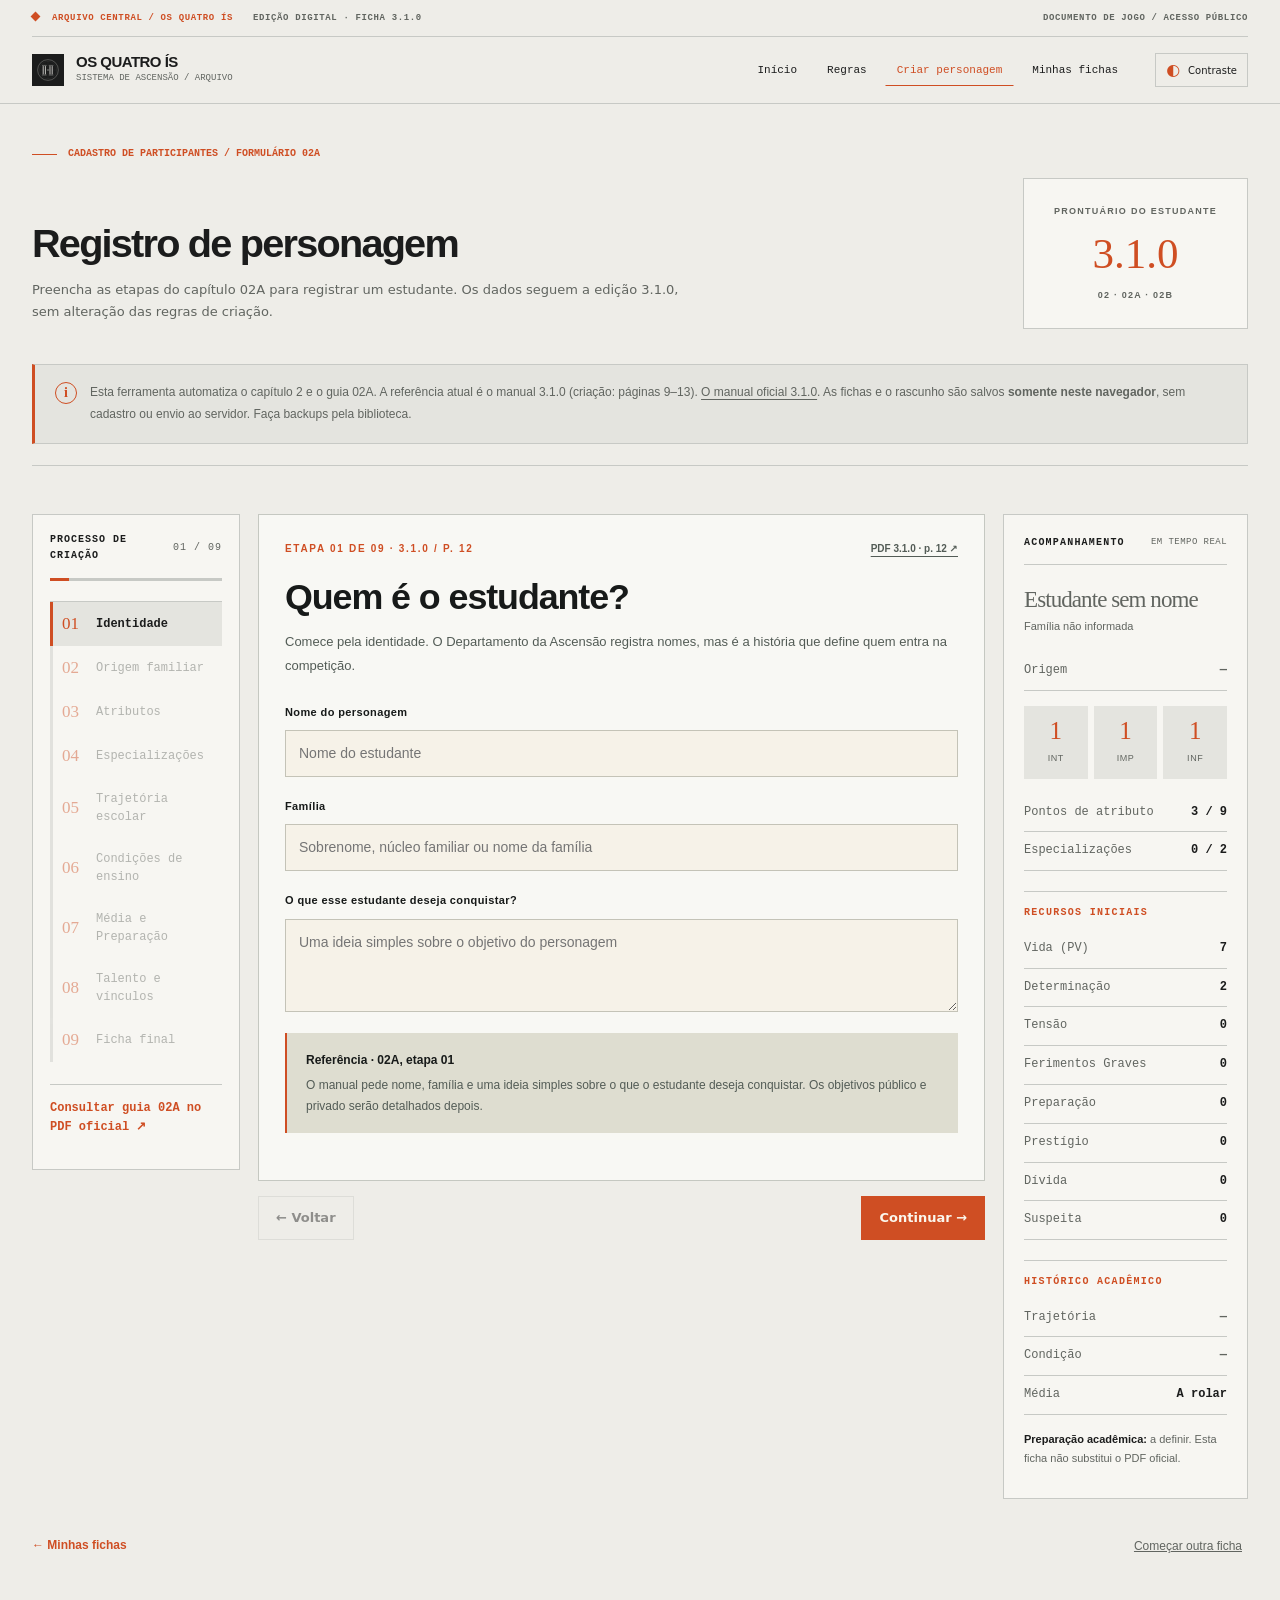
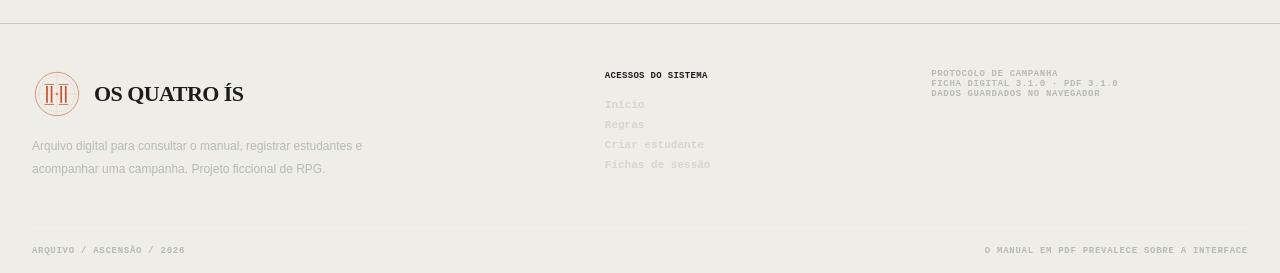
==== commit 5d98c55b: "Publica manual oficial 3.1.0 e sincroniza sumário, fichas e leitor digital" ====
--- a/personagem.html
+++ b/personagem.html
@@ -10,7 +10,7 @@
   <link rel="icon" type="image/svg+xml" href="assets/favicon.svg?v=2.1">
   <link rel="stylesheet" href="styles.css?v=1.9">
   <link rel="stylesheet" href="personagem.css?v=2.0">
-  <script src="fichas-store.js?v=2.2" defer></script><script src="personagem.js?v=1.8" defer></script>
+  <script src="fichas-store.js?v=2.2" defer></script><script src="personagem.js?v=3.1.0" defer></script>
   <link rel="stylesheet" href="arquivo-ascensao.css?v=2.1">
   <script>try{document.documentElement.dataset.theme=localStorage.getItem("quatrois-theme")==="dark"?"dark":"light";}catch(_){document.documentElement.dataset.theme="dark";}</script>
   <script src="archive-theme.js?v=2.1" defer></script>
@@ -31,14 +31,14 @@
       <div class="character-header">
         <span class="eyebrow">CADASTRO DE PARTICIPANTES / FORMULÁRIO 02A</span>
         <div class="character-title-line"><div><h1>Registro de personagem</h1><p>Preencha as etapas do capítulo 02A para registrar um estudante. Os dados seguem a edição 3.1.0, sem alteração das regras de criação.</p></div><div class="edition-stamp"><span>PRONTUÁRIO DO ESTUDANTE</span><strong>3.1.0</strong><small>02 · 02A · 02B</small></div></div>
-        <div class="character-disclaimer"><span class="disclaimer-icon" aria-hidden="true">i</span><p>Esta ferramenta automatiza o capítulo 2 e o guia 02A. A referência atual é o manual 3.1.0 (criação: páginas 9–13). <a href="assets/Os_Quatro_Is_Livro_de_Regras_v3_0_1_Sumario_Corrigido.pdf#page=4" target="_blank" rel="noopener">O PDF 3.0.1 ainda disponível no site é uma edição anterior</a>. As fichas e o rascunho são salvos <strong>somente neste navegador</strong>, sem cadastro ou envio ao servidor. Faça backups pela biblioteca.</p></div>
+        <div class="character-disclaimer"><span class="disclaimer-icon" aria-hidden="true">i</span><p>Esta ferramenta automatiza o capítulo 2 e o guia 02A. A referência atual é o manual 3.1.0 (criação: páginas 9–13). <a href="assets/Os_Quatro_Is_Livro_de_Regras_v3_1_0_Regulamento_Geral_da_Ascensao.pdf#page=4" target="_blank" rel="noopener">O manual oficial 3.1.0</a>. As fichas e o rascunho são salvos <strong>somente neste navegador</strong>, sem cadastro ou envio ao servidor. Faça backups pela biblioteca.</p></div>
       </div>
       <div class="creation-layout">
         <aside class="creation-sidebar" aria-label="Etapas da criação">
           <div class="creation-sidebar-top"><strong>PROCESSO DE CRIAÇÃO</strong><span id="step-counter">01 / 09</span></div>
           <div class="step-meter" aria-hidden="true"><span id="step-meter-fill"></span></div>
           <nav id="step-nav" class="step-nav" aria-label="Etapas de personagem"></nav>
-          <a href="assets/Os_Quatro_Is_Livro_de_Regras_v3_0_1_Sumario_Corrigido.pdf#page=7" target="_blank" rel="noopener" class="aside-reference">Consultar guia 02A no PDF anterior ↗</a>
+          <a href="assets/Os_Quatro_Is_Livro_de_Regras_v3_1_0_Regulamento_Geral_da_Ascensao.pdf#page=12" target="_blank" rel="noopener" class="aside-reference">Consultar guia 02A no PDF oficial ↗</a>
         </aside>
         <section class="creation-work" aria-label="Formulário de criação">
           <div class="step-stage" id="step-stage" aria-live="off"></div>
@@ -51,7 +51,7 @@
       </div>
       <div class="creation-bottom"><a href="personagens.html">← Minhas fichas</a><button type="button" class="subtle-reset" id="reset-character">Começar outra ficha</button></div>
     </main>
-    <footer class="site-footer archive-footer"><div class="container footer-main"><div><span class="footer-brand"><svg viewBox="0 0 120 120" xmlns="http://www.w3.org/2000/svg" aria-hidden="true" focusable="false"><circle cx="60" cy="60" r="52" fill="none" stroke="currentColor" stroke-width="1.3"/><circle cx="60" cy="60" r="43" fill="none" stroke="currentColor" stroke-width=".6" stroke-dasharray="2 3"/><path d="M60 13v94M13 60h94" stroke="currentColor" opacity=".28" stroke-width=".7"/><path d="M36 43v36M47 43v36M70 43v36M81 43v36" stroke="currentColor" stroke-width="4" stroke-linecap="square"/><path d="M30 37h23M30 85h23M64 37h23M64 85h23" stroke="currentColor" stroke-width="1.8"/><path d="M57 60h6M60 57v6" stroke="currentColor" stroke-width="2"/></svg><span>OS QUATRO ÍS</span></span><p>Arquivo digital para consultar o manual, registrar estudantes e acompanhar uma campanha. Projeto ficcional de RPG.</p></div><div class="footer-links"><span class="footer-label">ACESSOS DO SISTEMA</span><a href="index.html#inicio">Início</a><a href="index.html#regras">Regras</a><a href="personagem.html">Criar estudante</a><a href="personagens.html">Fichas de sessão</a></div><div class="footer-meta">PROTOCOLO DE CAMPANHA<br>FICHA DIGITAL 3.1.0 · PDF 3.0.1<br>DADOS GUARDADOS NO NAVEGADOR</div></div><div class="container footer-bottom"><span>ARQUIVO / ASCENSÃO / 2026</span><span>O MANUAL EM PDF PREVALECE SOBRE A INTERFACE</span></div></footer>
+    <footer class="site-footer archive-footer"><div class="container footer-main"><div><span class="footer-brand"><svg viewBox="0 0 120 120" xmlns="http://www.w3.org/2000/svg" aria-hidden="true" focusable="false"><circle cx="60" cy="60" r="52" fill="none" stroke="currentColor" stroke-width="1.3"/><circle cx="60" cy="60" r="43" fill="none" stroke="currentColor" stroke-width=".6" stroke-dasharray="2 3"/><path d="M60 13v94M13 60h94" stroke="currentColor" opacity=".28" stroke-width=".7"/><path d="M36 43v36M47 43v36M70 43v36M81 43v36" stroke="currentColor" stroke-width="4" stroke-linecap="square"/><path d="M30 37h23M30 85h23M64 37h23M64 85h23" stroke="currentColor" stroke-width="1.8"/><path d="M57 60h6M60 57v6" stroke="currentColor" stroke-width="2"/></svg><span>OS QUATRO ÍS</span></span><p>Arquivo digital para consultar o manual, registrar estudantes e acompanhar uma campanha. Projeto ficcional de RPG.</p></div><div class="footer-links"><span class="footer-label">ACESSOS DO SISTEMA</span><a href="index.html#inicio">Início</a><a href="index.html#regras">Regras</a><a href="personagem.html">Criar estudante</a><a href="personagens.html">Fichas de sessão</a></div><div class="footer-meta">PROTOCOLO DE CAMPANHA<br>FICHA DIGITAL 3.1.0 · PDF 3.1.0<br>DADOS GUARDADOS NO NAVEGADOR</div></div><div class="container footer-bottom"><span>ARQUIVO / ASCENSÃO / 2026</span><span>O MANUAL EM PDF PREVALECE SOBRE A INTERFACE</span></div></footer>
   </div>
   <div class="character-print" id="character-print" aria-hidden="true"></div>
   <div class="toast" id="toast" role="status" aria-live="polite"></div>
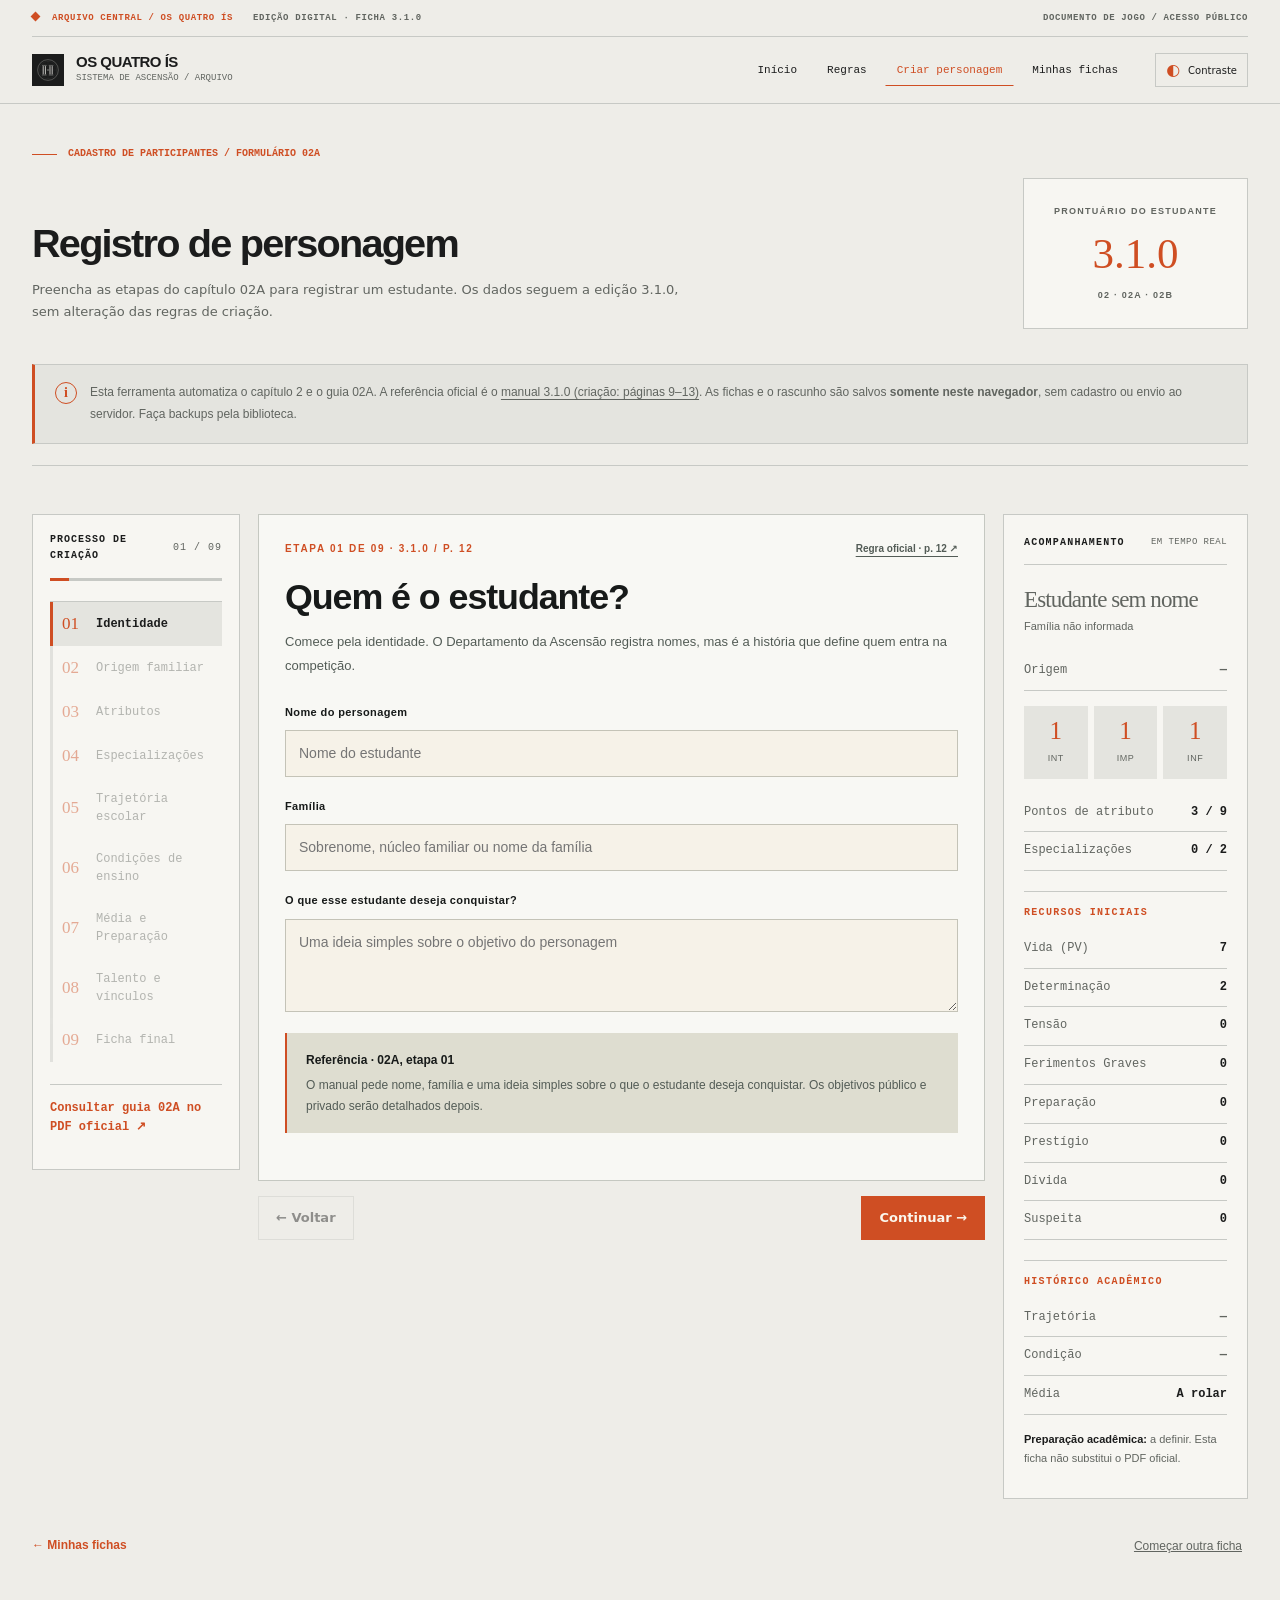
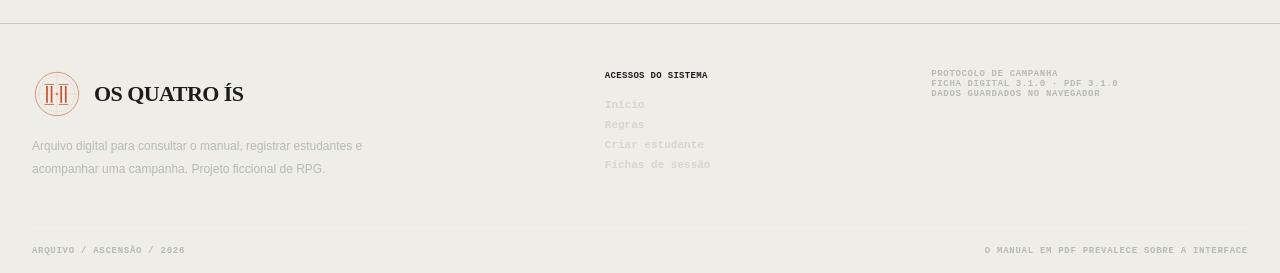
==== commit 2910aa73: "Ajusta cache, páginas e indicação do PDF 3.1.0 nas fichas" ====
--- a/personagem.html
+++ b/personagem.html
@@ -31,7 +31,7 @@
       <div class="character-header">
         <span class="eyebrow">CADASTRO DE PARTICIPANTES / FORMULÁRIO 02A</span>
         <div class="character-title-line"><div><h1>Registro de personagem</h1><p>Preencha as etapas do capítulo 02A para registrar um estudante. Os dados seguem a edição 3.1.0, sem alteração das regras de criação.</p></div><div class="edition-stamp"><span>PRONTUÁRIO DO ESTUDANTE</span><strong>3.1.0</strong><small>02 · 02A · 02B</small></div></div>
-        <div class="character-disclaimer"><span class="disclaimer-icon" aria-hidden="true">i</span><p>Esta ferramenta automatiza o capítulo 2 e o guia 02A. A referência atual é o manual 3.1.0 (criação: páginas 9–13). <a href="assets/Os_Quatro_Is_Livro_de_Regras_v3_1_0_Regulamento_Geral_da_Ascensao.pdf#page=4" target="_blank" rel="noopener">O manual oficial 3.1.0</a>. As fichas e o rascunho são salvos <strong>somente neste navegador</strong>, sem cadastro ou envio ao servidor. Faça backups pela biblioteca.</p></div>
+        <div class="character-disclaimer"><span class="disclaimer-icon" aria-hidden="true">i</span><p>Esta ferramenta automatiza o capítulo 2 e o guia 02A. A referência oficial é o <a href="assets/Os_Quatro_Is_Livro_de_Regras_v3_1_0_Regulamento_Geral_da_Ascensao.pdf#page=9" target="_blank" rel="noopener">manual 3.1.0 (criação: páginas 9–13)</a>. As fichas e o rascunho são salvos <strong>somente neste navegador</strong>, sem cadastro ou envio ao servidor. Faça backups pela biblioteca.</p></div>
       </div>
       <div class="creation-layout">
         <aside class="creation-sidebar" aria-label="Etapas da criação">
